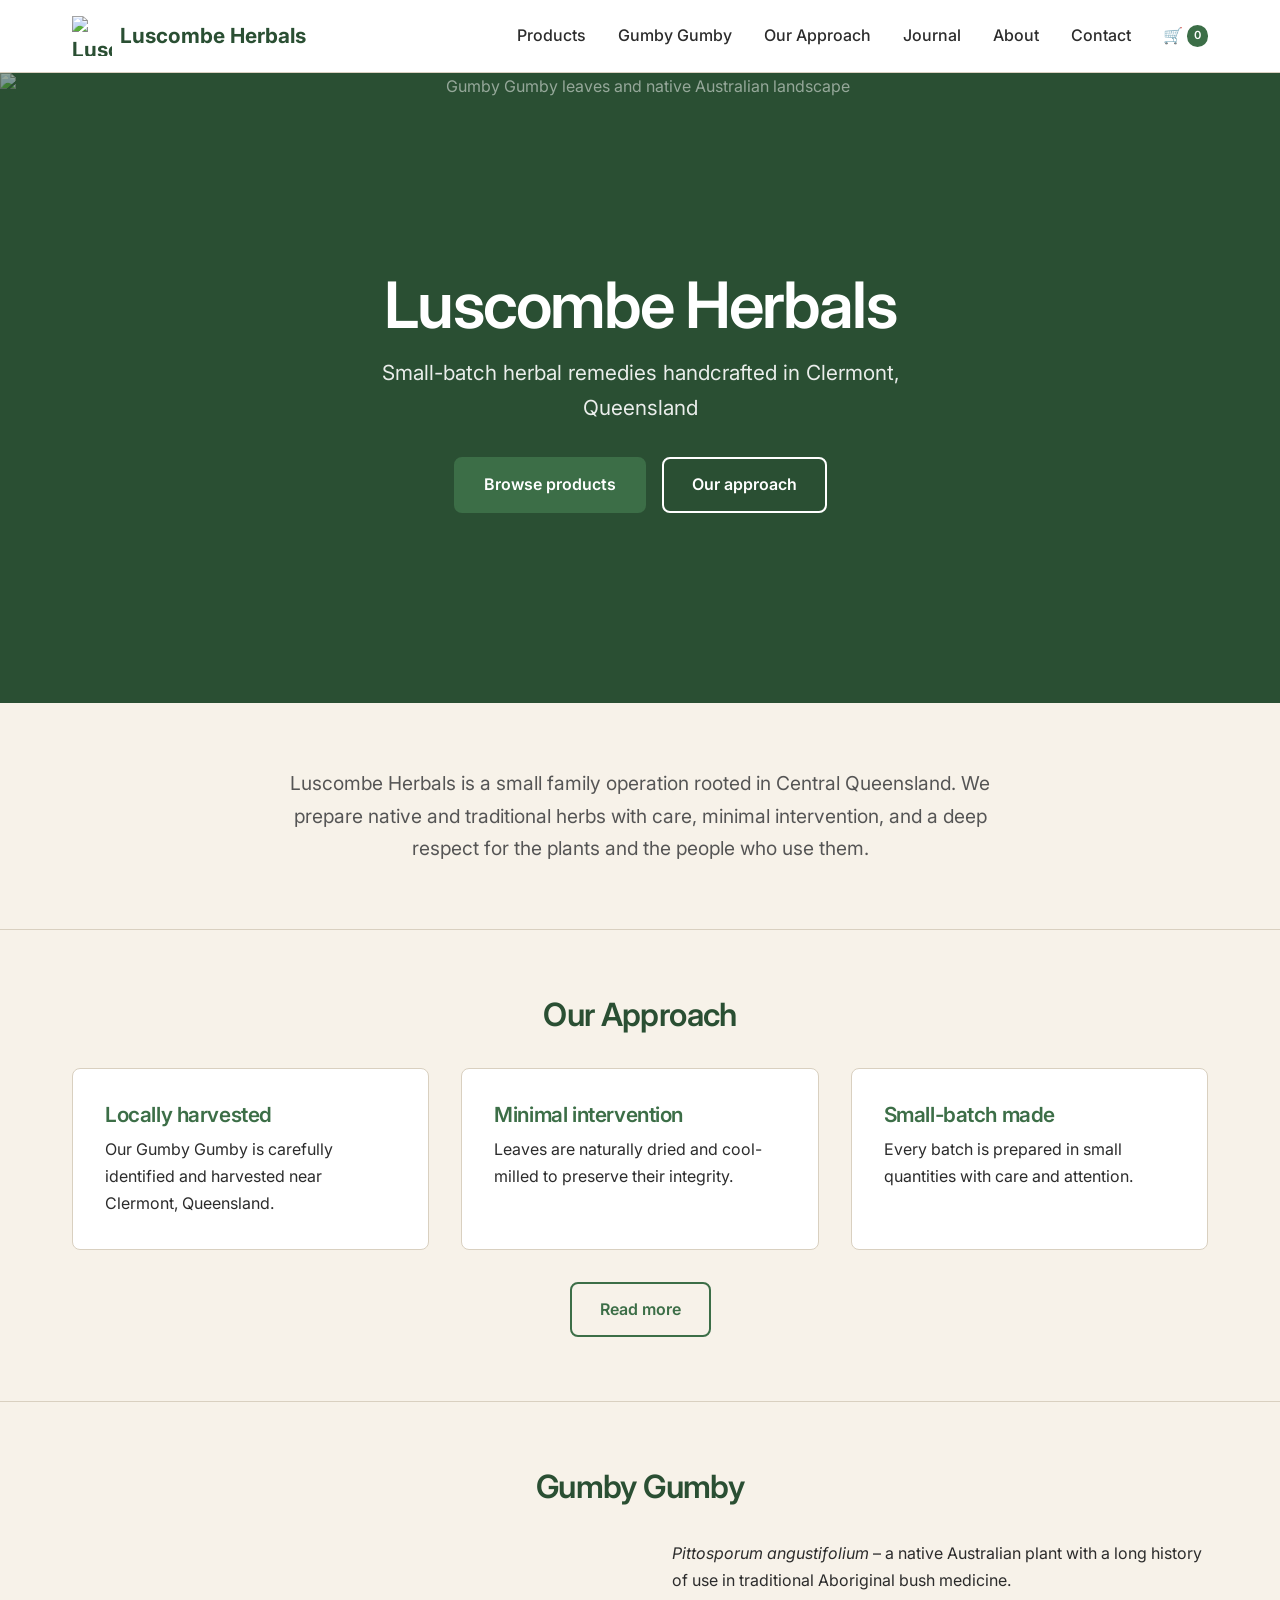
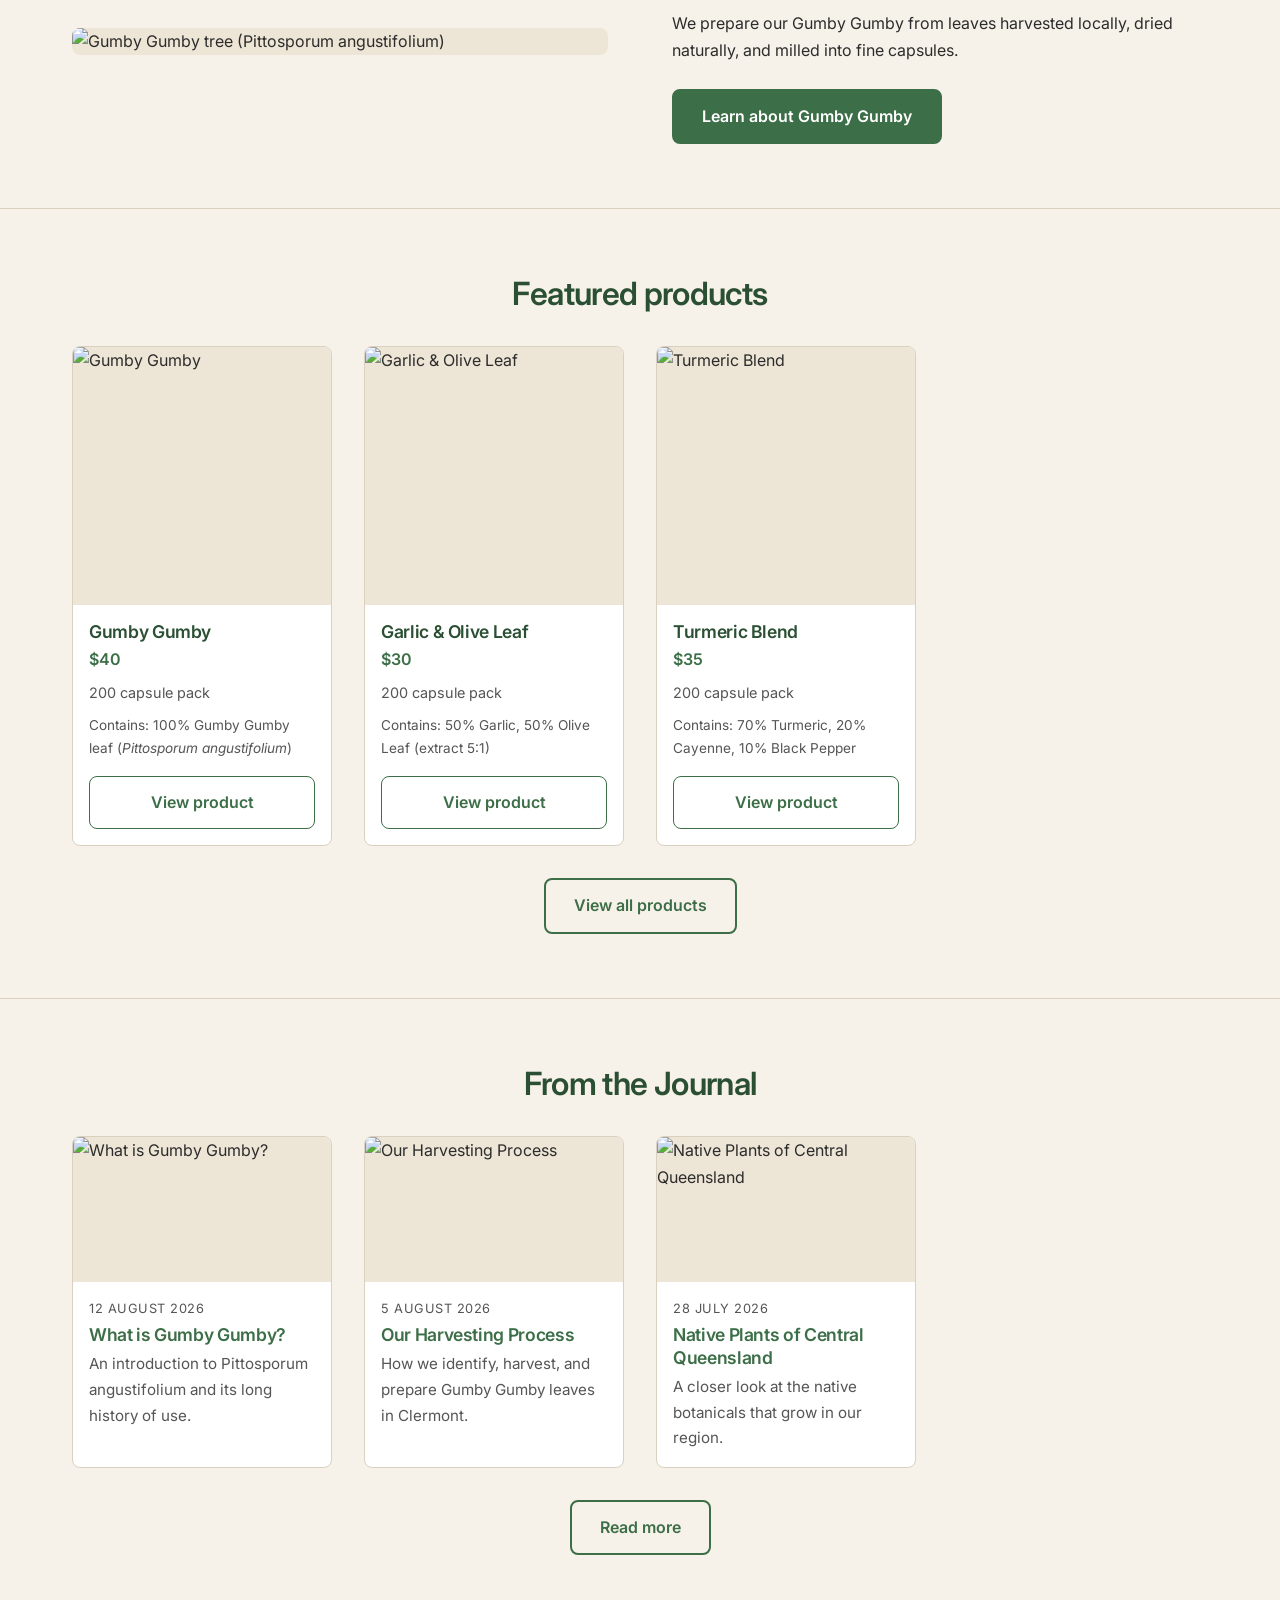
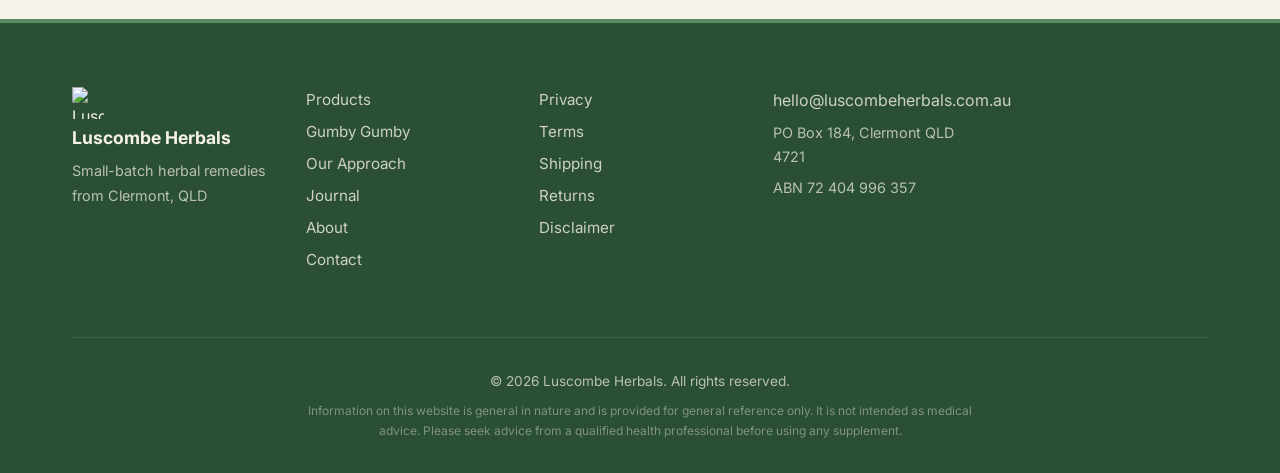
==== index.html @ 85ded95a "Initial Luscombe Herbals website" ====
<!DOCTYPE html>
<html lang="en">
<head>
    <meta charset="UTF-8" />
    <meta name="viewport" content="width=device-width, initial-scale=1.0" />
    <title>Luscombe Herbals | Native Australian Herbal Remedies</title>
    <meta name="description" content="Luscombe Herbals offers small-batch herbal remedies including Gumby Gumby capsules, teas, balms, and soaps, handcrafted in Clermont, Queensland." />
    <link rel="preconnect" href="https://fonts.googleapis.com" />
    <link rel="preconnect" href="https://fonts.gstatic.com" crossorigin />
    <link href="https://fonts.googleapis.com/css2?family=Inter:opsz,wght@14..32,400;14..32,500;14..32,600;14..32,700&display=swap" rel="stylesheet" />
    <link rel="stylesheet" href="style.css" />
    <link rel="icon" type="image/svg+xml" href="assets/images/logo.png" />
</head>
<body>
    <a class="skip-link" href="#main">Skip to content</a>

    <!-- ===== HEADER ===== -->
    <header class="site-header" role="banner">
        <div class="container header-inner">
            <a class="brand" href="index.html">
                <img src="assets/images/logo.png" alt="Luscombe Herbals logo" class="logo" width="40" height="40" />
                <span>Luscombe Herbals</span>
            </a>
            <button class="nav-toggle" id="navToggle" aria-label="Toggle navigation" aria-expanded="false">
                <span></span><span></span><span></span>
            </button>
            <nav class="nav" id="primaryNav" aria-label="Primary navigation">
                <a href="products.html">Products</a>
                <a href="gumby.html">Gumby Gumby</a>
                <a href="approach.html">Our Approach</a>
                <a href="journal.html">Journal</a>
                <a href="about.html">About</a>
                <a href="contact.html">Contact</a>
                <a href="cart.html" class="nav-cart" aria-label="Cart">
                    <span class="cart-icon">🛒</span>
                    <span class="cart-count" id="cartCount">0</span>
                </a>
            </nav>
        </div>
    </header>

    <!-- ===== MAIN ===== -->
    <main id="main">

        <!-- HERO -->
        <section class="hero">
            <div class="hero-bg">
                <img src="assets/images/hero-bg.jpg" alt="Gumby Gumby leaves and native Australian landscape" loading="lazy" />
            </div>
            <div class="container hero-content">
                <h1>Luscombe Herbals</h1>
                <p class="subheading">Small-batch herbal remedies handcrafted in Clermont, Queensland</p>
                <div class="hero-buttons">
                    <a href="products.html" class="btn btn-primary">Browse products</a>
                    <a href="approach.html" class="btn btn-secondary">Our approach</a>
                </div>
            </div>
        </section>

        <!-- INTRO -->
        <section class="section intro">
            <div class="container">
                <p class="intro-text">
                    Luscombe Herbals is a small family operation rooted in Central Queensland.
                    We prepare native and traditional herbs with care, minimal intervention,
                    and a deep respect for the plants and the people who use them.
                </p>
            </div>
        </section>

        <!-- APPROACH SNIPPET -->
        <section class="section approach-snippet">
            <div class="container">
                <h2 class="section-title">Our Approach</h2>
                <div class="approach-grid">
                    <div class="approach-item">
                        <h3>Locally harvested</h3>
                        <p>Our Gumby Gumby is carefully identified and harvested near Clermont, Queensland.</p>
                    </div>
                    <div class="approach-item">
                        <h3>Minimal intervention</h3>
                        <p>Leaves are naturally dried and cool-milled to preserve their integrity.</p>
                    </div>
                    <div class="approach-item">
                        <h3>Small-batch made</h3>
                        <p>Every batch is prepared in small quantities with care and attention.</p>
                    </div>
                </div>
                <div class="approach-cta">
                    <a href="approach.html" class="btn btn-secondary">Read more</a>
                </div>
            </div>
        </section>

        <!-- GUMBY GUMBY FEATURE -->
        <section class="section gumby-feature">
            <div class="container">
                <h2 class="section-title">Gumby Gumby</h2>
                <div class="gumby-feature-grid">
                    <div class="gumby-feature-image">
                        <img src="assets/images/gumby-tree.jpg" alt="Gumby Gumby tree (Pittosporum angustifolium)" loading="lazy" />
                    </div>
                    <div class="gumby-feature-text">
                        <p><em>Pittosporum angustifolium</em> – a native Australian plant with a long history of use in traditional Aboriginal bush medicine.</p>
                        <p>We prepare our Gumby Gumby from leaves harvested locally, dried naturally, and milled into fine capsules.</p>
                        <a href="gumby.html" class="btn btn-primary">Learn about Gumby Gumby</a>
                    </div>
                </div>
            </div>
        </section>

        <!-- FEATURED PRODUCTS -->
        <section class="section featured-products">
            <div class="container">
                <h2 class="section-title">Featured products</h2>
                <div class="product-grid" id="featuredGrid">
                    <!-- Cards will be rendered by JS -->
                </div>
                <div class="products-cta">
                    <a href="products.html" class="btn btn-secondary">View all products</a>
                </div>
            </div>
        </section>

        <!-- JOURNAL SNIPPET -->
        <section class="section journal-snippet">
            <div class="container">
                <h2 class="section-title">From the Journal</h2>
                <div class="journal-grid" id="journalGrid">
                    <!-- Rendered by JS -->
                </div>
                <div class="journal-cta">
                    <a href="journal.html" class="btn btn-secondary">Read more</a>
                </div>
            </div>
        </section>

    </main>

    <!-- ===== FOOTER ===== -->
    <footer class="site-footer">
        <div class="container footer-inner">
            <div class="footer-brand">
                <img src="assets/images/logo.png" alt="Luscombe Herbals" class="footer-logo" width="32" height="32" />
                <span>Luscombe Herbals</span>
                <p class="footer-tagline">Small-batch herbal remedies from Clermont, QLD</p>
            </div>
            <div class="footer-nav">
                <a href="products.html">Products</a>
                <a href="gumby.html">Gumby Gumby</a>
                <a href="approach.html">Our Approach</a>
                <a href="journal.html">Journal</a>
                <a href="about.html">About</a>
                <a href="contact.html">Contact</a>
            </div>
            <div class="footer-legal">
                <a href="privacy.html">Privacy</a>
                <a href="terms.html">Terms</a>
                <a href="shipping.html">Shipping</a>
                <a href="returns.html">Returns</a>
                <a href="disclaimer.html">Disclaimer</a>
            </div>
            <div class="footer-contact">
                <a href="mailto:hello@luscombeherbals.com.au">hello@luscombeherbals.com.au</a>
                <span>PO Box 184, Clermont QLD 4721</span>
                <span>ABN 72 404 996 357</span>
            </div>
            <div class="footer-bottom">
                <p>&copy; 2026 Luscombe Herbals. All rights reserved.</p>
                <p class="disclaimer-small">Information on this website is general in nature and is provided for general reference only. It is not intended as medical advice. Please seek advice from a qualified health professional before using any supplement.</p>
            </div>
        </div>
    </footer>

    <script src="script.js"></script>
</body>
</html>
---- style.css ----
/* ============================================================
   Luscombe Herbals — Main Stylesheet
   Warm cream / deep olive palette
   Font: Inter (Google Fonts)
   ============================================================ */

/* ----- Reset & Base ----- */
*,
*::before,
*::after {
    box-sizing: border-box;
    margin: 0;
    padding: 0;
}

:root {
    --color-cream: #f7f2e9;
    --color-cream-dark: #ede5d6;
    --color-olive: #3c6e47;
    --color-olive-light: #5a8a64;
    --color-olive-dark: #2a4f33;
    --color-text: #2c2c2c;
    --color-text-light: #555;
    --color-white: #ffffff;
    --color-border: #d9d0c0;

    --font-family: 'Inter', -apple-system, BlinkMacSystemFont, 'Segoe UI', Roboto, sans-serif;
    --max-width: 1200px;
    --spacing-xs: 0.25rem;
    --spacing-sm: 0.5rem;
    --spacing-md: 1rem;
    --spacing-lg: 2rem;
    --spacing-xl: 4rem;
    --spacing-xxl: 6rem;

    --radius: 8px;
    --transition: 0.2s ease;
}

html {
    scroll-behavior: smooth;
}

body {
    font-family: var(--font-family);
    font-weight: 400;
    line-height: 1.7;
    color: var(--color-text);
    background: var(--color-cream);
}

img {
    max-width: 100%;
    height: auto;
    display: block;
}

a {
    color: var(--color-olive);
    text-decoration: none;
    transition: color var(--transition);
}
a:hover,
a:focus {
    color: var(--color-olive-dark);
    text-decoration: underline;
}

h1,
h2,
h3,
h4,
h5,
h6 {
    font-weight: 600;
    line-height: 1.3;
    letter-spacing: -0.02em;
}

h1 {
    font-size: 2.8rem;
}
h2 {
    font-size: 2rem;
}
h3 {
    font-size: 1.3rem;
}

/* ----- Skip link ----- */
.skip-link {
    position: absolute;
    left: 16px;
    top: 16px;
    z-index: 100;
    padding: 10px 16px;
    background: var(--color-olive);
    color: #fff;
    border-radius: var(--radius);
    transform: translateY(-200%);
    transition: transform 0.2s ease;
}
.skip-link:focus {
    transform: translateY(0);
}

/* ----- Container ----- */
.container {
    max-width: var(--max-width);
    margin: 0 auto;
    padding: 0 var(--spacing-lg);
}

/* ----- Buttons ----- */
.btn {
    display: inline-block;
    padding: 12px 28px;
    border-radius: var(--radius);
    font-weight: 600;
    font-size: 1rem;
    border: 2px solid transparent;
    cursor: pointer;
    transition: background var(--transition), color var(--transition), border-color var(--transition);
    text-decoration: none !important;
}

.btn-primary {
    background: var(--color-olive);
    color: #fff;
    border-color: var(--color-olive);
}
.btn-primary:hover,
.btn-primary:focus {
    background: var(--color-olive-dark);
    border-color: var(--color-olive-dark);
    color: #fff;
}

.btn-secondary {
    background: transparent;
    color: var(--color-olive);
    border-color: var(--color-olive);
}
.btn-secondary:hover,
.btn-secondary:focus {
    background: var(--color-olive);
    color: #fff;
}

/* ----- Header ----- */
.site-header {
    background: var(--color-white);
    border-bottom: 1px solid var(--color-border);
    padding: var(--spacing-md) 0;
    position: sticky;
    top: 0;
    z-index: 50;
}

.header-inner {
    display: flex;
    align-items: center;
    justify-content: space-between;
    flex-wrap: wrap;
    gap: var(--spacing-md);
}

.brand {
    display: flex;
    align-items: center;
    gap: var(--spacing-sm);
    font-weight: 700;
    font-size: 1.3rem;
    color: var(--color-olive-dark);
    text-decoration: none !important;
}
.brand .logo {
    width: 40px;
    height: 40px;
}

.nav {
    display: flex;
    align-items: center;
    gap: var(--spacing-lg);
}
.nav a {
    font-weight: 500;
    color: var(--color-text);
    text-decoration: none !important;
}
.nav a:hover,
.nav a:focus {
    color: var(--color-olive);
}

.nav-cart {
    display: flex;
    align-items: center;
    gap: 4px;
    position: relative;
}
.cart-count {
    display: inline-block;
    background: var(--color-olive);
    color: #fff;
    font-size: 0.7rem;
    font-weight: 600;
    padding: 1px 7px;
    border-radius: 20px;
    min-width: 20px;
    text-align: center;
}

/* Mobile nav toggle */
.nav-toggle {
    display: none;
    flex-direction: column;
    gap: 5px;
    background: none;
    border: none;
    cursor: pointer;
    padding: 4px;
}
.nav-toggle span {
    display: block;
    width: 24px;
    height: 2px;
    background: var(--color-text);
    transition: 0.2s ease;
}

/* ----- Hero ----- */
.hero {
    position: relative;
    min-height: 70vh;
    display: flex;
    align-items: center;
    justify-content: center;
    text-align: center;
    color: #fff;
    background: var(--color-olive-dark);
}

.hero-bg {
    position: absolute;
    inset: 0;
    overflow: hidden;
}
.hero-bg img {
    width: 100%;
    height: 100%;
    object-fit: cover;
    opacity: 0.5;
}

.hero-content {
    position: relative;
    z-index: 2;
    padding: var(--spacing-xl) 0;
}
.hero-content h1 {
    font-size: 4rem;
    margin-bottom: var(--spacing-sm);
    letter-spacing: -0.03em;
}
.hero-content .subheading {
    font-size: 1.3rem;
    font-weight: 400;
    max-width: 600px;
    margin: 0 auto var(--spacing-lg);
    opacity: 0.9;
}
.hero-buttons {
    display: flex;
    gap: var(--spacing-md);
    justify-content: center;
    flex-wrap: wrap;
}
.hero-buttons .btn-secondary {
    border-color: #fff;
    color: #fff;
}
.hero-buttons .btn-secondary:hover {
    background: #fff;
    color: var(--color-olive-dark);
}

/* ----- Sections ----- */
.section {
    padding: var(--spacing-xl) 0;
    border-bottom: 1px solid var(--color-border);
}
.section:last-of-type {
    border-bottom: none;
}

.section-title {
    text-align: center;
    margin-bottom: var(--spacing-lg);
    color: var(--color-olive-dark);
}

/* Intro */
.intro-text {
    font-size: 1.2rem;
    max-width: 720px;
    margin: 0 auto;
    text-align: center;
    color: var(--color-text-light);
}

/* Approach snippet */
.approach-grid {
    display: grid;
    grid-template-columns: repeat(auto-fit, minmax(220px, 1fr));
    gap: var(--spacing-lg);
    margin-bottom: var(--spacing-lg);
}
.approach-item {
    background: var(--color-white);
    padding: var(--spacing-lg);
    border-radius: var(--radius);
    border: 1px solid var(--color-border);
}
.approach-item h3 {
    color: var(--color-olive);
    margin-bottom: var(--spacing-sm);
}
.approach-cta {
    text-align: center;
}

/* Gumby feature */
.gumby-feature-grid {
    display: grid;
    grid-template-columns: 1fr 1fr;
    gap: var(--spacing-xl);
    align-items: center;
}
.gumby-feature-image img {
    border-radius: var(--radius);
    background: var(--color-cream-dark);
}
.gumby-feature-text p {
    margin-bottom: var(--spacing-md);
}
.gumby-feature-text .btn {
    margin-top: var(--spacing-sm);
}

/* Product grid */
.product-grid {
    display: grid;
    grid-template-columns: repeat(auto-fill, minmax(240px, 1fr));
    gap: var(--spacing-lg);
    margin-bottom: var(--spacing-lg);
}

.product-card {
    background: var(--color-white);
    border-radius: var(--radius);
    border: 1px solid var(--color-border);
    overflow: hidden;
    transition: box-shadow var(--transition);
}
.product-card:hover {
    box-shadow: 0 6px 20px rgba(0, 0, 0, 0.06);
}

.product-card-image {
    background: var(--color-cream-dark);
    aspect-ratio: 1 / 1;
    display: flex;
    align-items: center;
    justify-content: center;
    overflow: hidden;
}
.product-card-image img {
    width: 100%;
    height: 100%;
    object-fit: cover;
}

.product-card-body {
    padding: var(--spacing-md);
}
.product-card-body h3 {
    font-size: 1.1rem;
    margin-bottom: 2px;
    color: var(--color-olive-dark);
}
.product-card-body .price {
    font-weight: 600;
    color: var(--color-olive);
    margin-bottom: var(--spacing-sm);
}
.product-card-body .pack {
    font-size: 0.9rem;
    color: var(--color-text-light);
}
.product-card-body .ingredients {
    font-size: 0.85rem;
    color: var(--color-text-light);
    margin: var(--spacing-sm) 0;
}
.product-card-body .latin {
    font-style: italic;
}
.product-card-body .btn {
    margin-top: var(--spacing-sm);
    width: 100%;
    text-align: center;
}

.product-card .btn-outline {
    background: transparent;
    color: var(--color-olive);
    border: 1px solid var(--color-olive);
}
.product-card .btn-outline:hover {
    background: var(--color-olive);
    color: #fff;
}

.product-card .btn-enquiry {
    background: var(--color-cream-dark);
    color: var(--color-text);
    border: 1px solid var(--color-border);
}
.product-card .btn-enquiry:hover {
    background: var(--color-border);
}

/* Journal grid */
.journal-grid {
    display: grid;
    grid-template-columns: repeat(auto-fill, minmax(260px, 1fr));
    gap: var(--spacing-lg);
    margin-bottom: var(--spacing-lg);
}

.journal-card {
    background: var(--color-white);
    border-radius: var(--radius);
    border: 1px solid var(--color-border);
    overflow: hidden;
}
.journal-card-image {
    background: var(--color-cream-dark);
    aspect-ratio: 16 / 9;
    overflow: hidden;
}
.journal-card-image img {
    width: 100%;
    height: 100%;
    object-fit: cover;
}
.journal-card-body {
    padding: var(--spacing-md);
}
.journal-card-body .date {
    font-size: 0.8rem;
    color: var(--color-text-light);
    text-transform: uppercase;
    letter-spacing: 0.04em;
}
.journal-card-body h3 {
    font-size: 1.1rem;
    margin: var(--spacing-xs) 0;
}
.journal-card-body .excerpt {
    font-size: 0.95rem;
    color: var(--color-text-light);
}

.products-cta,
.journal-cta {
    text-align: center;
}

/* ----- Footer ----- */
.site-footer {
    background: var(--color-olive-dark);
    color: var(--color-cream);
    padding: var(--spacing-xl) 0 var(--spacing-lg);
    border-top: 4px solid var(--color-olive-light);
}
.site-footer a {
    color: var(--color-cream);
    opacity: 0.8;
    text-decoration: none !important;
}
.site-footer a:hover,
.site-footer a:focus {
    opacity: 1;
    text-decoration: underline !important;
}

.footer-inner {
    display: grid;
    grid-template-columns: repeat(auto-fit, minmax(200px, 1fr));
    gap: var(--spacing-lg);
}
.footer-brand {
    display: flex;
    flex-direction: column;
    align-items: flex-start;
    gap: 4px;
}
.footer-brand .footer-logo {
    width: 32px;
    height: 32px;
}
.footer-brand span {
    font-weight: 700;
    font-size: 1.1rem;
}
.footer-tagline {
    font-size: 0.9rem;
    opacity: 0.7;
    margin-top: 2px;
}

.footer-nav,
.footer-legal,
.footer-contact {
    display: flex;
    flex-direction: column;
    gap: 6px;
}
.footer-nav a,
.footer-legal a {
    font-size: 0.95rem;
}
.footer-contact span {
    font-size: 0.9rem;
    opacity: 0.7;
}

.footer-bottom {
    grid-column: 1 / -1;
    border-top: 1px solid rgba(255, 255, 255, 0.15);
    padding-top: var(--spacing-lg);
    margin-top: var(--spacing-lg);
    text-align: center;
    font-size: 0.85rem;
    opacity: 0.7;
}
.footer-bottom .disclaimer-small {
    max-width: 700px;
    margin: var(--spacing-sm) auto 0;
    font-size: 0.75rem;
    opacity: 0.6;
}

/* ============================================================
   Responsive
   ============================================================ */

@media (max-width: 900px) {
    .gumby-feature-grid {
        grid-template-columns: 1fr;
        gap: var(--spacing-lg);
    }
    .gumby-feature-image {
        order: -1;
    }
}

@media (max-width: 768px) {
    :root {
        --spacing-xl: 3rem;
        --spacing-xxl: 4rem;
    }

    h1 {
        font-size: 2.2rem;
    }
    h2 {
        font-size: 1.6rem;
    }
    .hero-content h1 {
        font-size: 2.8rem;
    }

    .nav-toggle {
        display: flex;
    }

    .nav {
        display: none;
        flex-direction: column;
        align-items: stretch;
        gap: var(--spacing-sm);
        width: 100%;
        padding: var(--spacing-md) 0;
        border-top: 1px solid var(--color-border);
        margin-top: var(--spacing-md);
    }
    .nav.is-open {
        display: flex;
    }
    .nav a {
        padding: 8px 0;
    }

    .footer-inner {
        grid-template-columns: 1fr;
        gap: var(--spacing-lg);
    }
}

@media (max-width: 480px) {
    .hero {
        min-height: 50vh;
    }
    .hero-content h1 {
        font-size: 2.2rem;
    }
    .hero-content .subheading {
        font-size: 1rem;
    }
    .product-grid {
        grid-template-columns: 1fr 1fr;
        gap: var(--spacing-md);
    }
    .journal-grid {
        grid-template-columns: 1fr;
    }
    .btn {
        padding: 10px 20px;
        font-size: 0.9rem;
    }
}
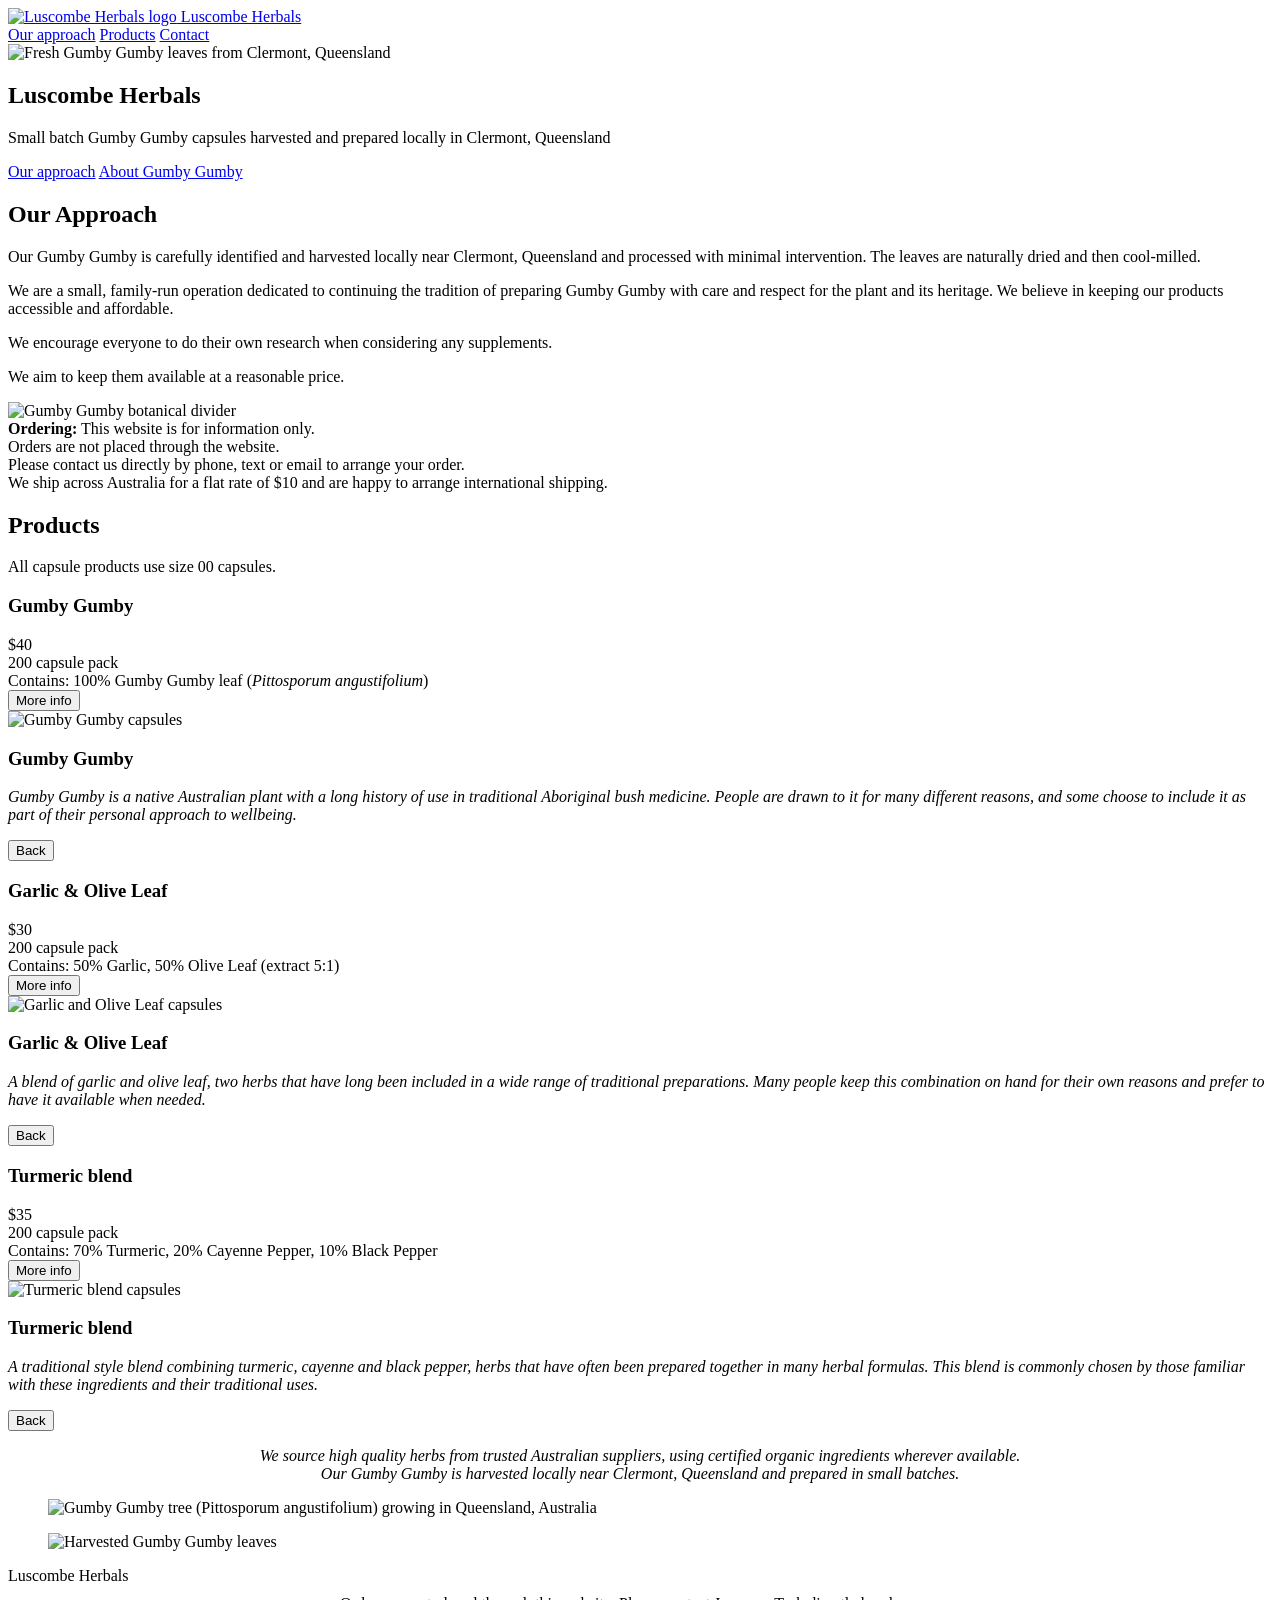
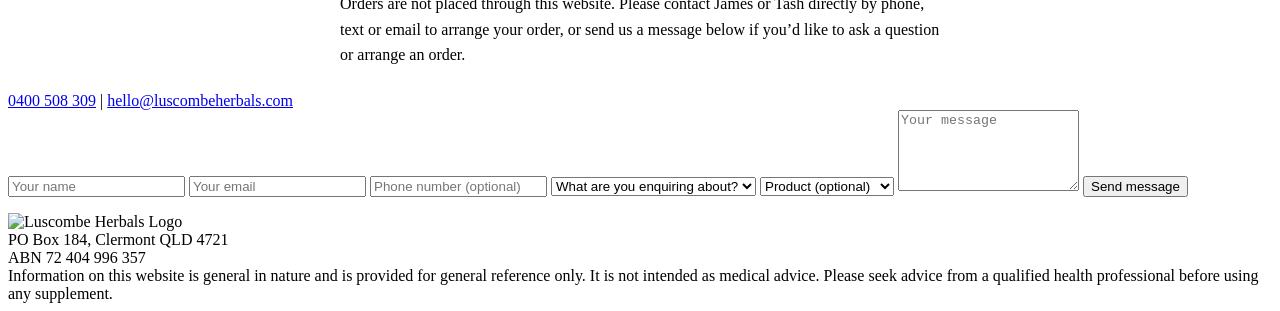
==== commit 9573aca4: "Rebrand to Luscombe Herbals and update contact email" ====
--- a/index.html
+++ b/index.html
@@ -1,177 +1,521 @@
 <!DOCTYPE html>
 <html lang="en">
+
 <head>
-    <meta charset="UTF-8" />
-    <meta name="viewport" content="width=device-width, initial-scale=1.0" />
-    <title>Luscombe Herbals | Native Australian Herbal Remedies</title>
-    <meta name="description" content="Luscombe Herbals offers small-batch herbal remedies including Gumby Gumby capsules, teas, balms, and soaps, handcrafted in Clermont, Queensland." />
-    <link rel="preconnect" href="https://fonts.googleapis.com" />
-    <link rel="preconnect" href="https://fonts.gstatic.com" crossorigin />
-    <link href="https://fonts.googleapis.com/css2?family=Inter:opsz,wght@14..32,400;14..32,500;14..32,600;14..32,700&display=swap" rel="stylesheet" />
-    <link rel="stylesheet" href="style.css" />
-    <link rel="icon" type="image/svg+xml" href="assets/images/logo.png" />
+<meta charset="UTF-8" />
+<!-- Google tag (gtag.js) -->
+<script async src="https://www.googletagmanager.com/gtag/js?id=G-RG7TG7MCJ2"></script>
+<script>
+  window.dataLayer = window.dataLayer || [];
+  function gtag(){dataLayer.push(arguments);}
+  gtag('js', new Date());
+
+  gtag('config', 'G-RG7TG7MCJ2');
+</script>
+<!-- umami tag -->
+<script defer src="https://cloud.umami.is/script.js" data-website-id="03a95c8d-c876-46a6-98cc-812f60736de4"></script>
+<meta name="viewport" content="width=device-width, initial-scale=1.0" />
+<title>Luscombe Herbals – Gumby Gumby Capsules Australia</title>
+<meta name="description"
+  content="Gumby Gumby capsules made from 100% Gumby Gumby leaf (Pittosporum angustifolium), a native Australian bushfood, prepared in Clermont Queensland by Luscombe Herbals." />
+<meta name="author" content="Luscombe Herbals" />
+<meta name="google-site-verification" content="NRbT7FtsJwof7ALLgpfnWnp4af-YBBJ0Q4hUIQhBTkg" />
+<meta property="og:title" content="Luscombe Herbals | Gumby Gumby Capsules Australia" />
+<meta property="og:description"
+  content="Small-batch Gumby Gumby capsules and herbal blends from Clermont, Queensland." />
+<meta property="og:type" content="website" />
+<meta property="og:site_name" content="Luscombe Herbals" />
+<meta name="robots" content="index, follow" />
+<meta property="og:url" content="https://luscombeherbals.com" />
+<meta property="og:image" content="https://stevesgumbygumby.com/images/gumby-leaves-hero.webp" />
+<link rel="canonical" href="https://luscombeherbals.com" />
+<link rel="icon" type="image/png" href="images/logo.webp" />
+<link rel="preconnect" href="https://fonts.googleapis.com" />
+<link rel="preconnect" href="https://fonts.gstatic.com" crossorigin />
+<link href="https://fonts.googleapis.com/css2?family=Montserrat:ital,wght@0,400;0,500;0,600;0,700;1,400&amp;display=swap"
+  rel="stylesheet" />
+<style>
+  .skip-link,
+  .sr-only {
+    position: absolute;
+  }
+
+  .skip-link {
+    left: 16px;
+    top: 16px;
+    z-index: 100;
+    padding: 10px 14px;
+    border-radius: 10px;
+    background: #3c6e47;
+    color: #fff;
+    transform: translateY(-200%);
+    transition: transform 0.2s ease;
+  }
+
+  .skip-link:focus {
+    transform: translateY(0);
+  }
+
+  .sr-only {
+    width: 1px;
+    height: 1px;
+    padding: 0;
+    margin: -1px;
+    overflow: hidden;
+    clip: rect(0, 0, 0, 0);
+    white-space: nowrap;
+    border: 0;
+  }
+</style>
+<link rel="stylesheet" href="main.css" />
+
+<script type="application/ld+json">
+{
+  "@context": "https://schema.org",
+  "@type": "ItemList",
+  "itemListElement": [
+    {
+      "@type": "ListItem",
+      "position": 1,
+      "item": {
+        "@type": "Product",
+        "availability": "https://schema.org/InStock",
+        "name": "Gumby Gumby capsules",
+        "image": "https://stevesgumbygumby.com/images/premium-gumby-gumby.webp",
+        "description": "200 capsule pack containing 100% Gumby Gumby leaf (Pittosporum angustifolium).",
+        "brand": {
+          "@type": "Brand",
+          "name": "Luscombe Herbals"
+        },
+        "offers": {
+          "@type": "Offer",
+          "priceCurrency": "AUD",
+          "price": "40.00",
+          "availability": "https://schema.org/InStock"
+        }
+      }
+    },
+    {
+      "@type": "ListItem",
+      "position": 2,
+      "item": {
+        "@type": "Product",
+        "availability": "https://schema.org/InStock",
+        "name": "Garlic & Olive Leaf blend capsules",
+        "image": "https://stevesgumbygumby.com/images/immune-boost.webp",
+        "description": "200 capsule pack containing 50% Garlic, 50% Olive Leaf.",
+        "brand": {
+          "@type": "Brand",
+          "name": "Luscombe Herbals"
+        },
+        "offers": {
+          "@type": "Offer",
+          "priceCurrency": "AUD",
+          "price": "30.00",
+          "availability": "https://schema.org/InStock"
+        }
+      }
+    },
+    {
+      "@type": "ListItem",
+      "position": 3,
+      "item": {
+        "@type": "Product",
+        "availability": "https://schema.org/InStock",
+        "name": "Turmeric blend capsules",
+        "image": "https://stevesgumbygumby.com/images/arthritis-mix.webp",
+        "description": "200 capsule pack containing 70% Turmeric, 20% Cayenne Pepper, 10% Black Pepper.",
+        "brand": {
+          "@type": "Brand",
+          "name": "Luscombe Herbals"
+        },
+        "offers": {
+          "@type": "Offer",
+          "priceCurrency": "AUD",
+          "price": "35.00",
+          "availability": "https://schema.org/InStock"
+        }
+      }
+    }
+  ]
+}
+</script>
 </head>
-<body>
-    <a class="skip-link" href="#main">Skip to content</a>
-
-    <!-- ===== HEADER ===== -->
-    <header class="site-header" role="banner">
-        <div class="container header-inner">
-            <a class="brand" href="index.html">
-                <img src="assets/images/logo.png" alt="Luscombe Herbals logo" class="logo" width="40" height="40" />
-                <span>Luscombe Herbals</span>
-            </a>
-            <button class="nav-toggle" id="navToggle" aria-label="Toggle navigation" aria-expanded="false">
-                <span></span><span></span><span></span>
-            </button>
-            <nav class="nav" id="primaryNav" aria-label="Primary navigation">
-                <a href="products.html">Products</a>
-                <a href="gumby.html">Gumby Gumby</a>
-                <a href="approach.html">Our Approach</a>
-                <a href="journal.html">Journal</a>
-                <a href="about.html">About</a>
-                <a href="contact.html">Contact</a>
-                <a href="cart.html" class="nav-cart" aria-label="Cart">
-                    <span class="cart-icon">🛒</span>
-                    <span class="cart-count" id="cartCount">0</span>
-                </a>
-            </nav>
-        </div>
-    </header>
-
-    <!-- ===== MAIN ===== -->
-    <main id="main">
-
-        <!-- HERO -->
-        <section class="hero">
-            <div class="hero-bg">
-                <img src="assets/images/hero-bg.jpg" alt="Gumby Gumby leaves and native Australian landscape" loading="lazy" />
-            </div>
-            <div class="container hero-content">
-                <h1>Luscombe Herbals</h1>
-                <p class="subheading">Small-batch herbal remedies handcrafted in Clermont, Queensland</p>
-                <div class="hero-buttons">
-                    <a href="products.html" class="btn btn-primary">Browse products</a>
-                    <a href="approach.html" class="btn btn-secondary">Our approach</a>
+
+<body id="top">
+  <a class="skip-link" href="#main-content">Skip to content</a>
+  <header class="topbar">
+    <div class="container topbar-inner">
+      <a class="brand" href="#top">
+        <img src="images/logo.webp" alt="Luscombe Herbals logo" class="logo">
+        Luscombe Herbals
+      </a>
+      <nav class="nav" aria-label="Primary">
+        <a href="#approach">Our approach</a>
+        <a href="#products">Products</a>
+        <a href="#contact">Contact</a>
+      </nav>
+    </div>
+  </header>
+
+  <main id="main-content">
+    <section class="hero-section">
+      <div class="hero-bg">
+        <img src="images/gumby-leaves-hero.webp" alt="Fresh Gumby Gumby leaves from Clermont, Queensland" />
+      </div>
+      <div class="hero-content">
+        <h1>Luscombe Herbals</h1>
+        <p class="subheading">Small batch Gumby Gumby capsules harvested and prepared locally in Clermont, Queensland</p>
+        <div class="hero-buttons">
+          <a href="#approach" class="btn btn-secondary">Our approach</a>
+          <a href="/gumby/" class="btn btn-primary">About Gumby Gumby</a>
+        </div>
+      </div>
+    </section>
+
+    <section class="section" id="approach">
+      <div class="container">
+        <h2 class="section-title">Our Approach</h2>
+        <div class="approach">
+          <p>Our Gumby Gumby is carefully identified and harvested locally near Clermont, Queensland and processed with minimal
+            intervention. The leaves are naturally dried and then cool-milled.</p>
+          <p>We are a small, family‑run operation dedicated to continuing the tradition of preparing Gumby Gumby with care and respect for the plant and its heritage. We believe in keeping our products accessible and affordable.</p>
+          <p>We encourage everyone to do their own research when considering any supplements.</p>
+          <p>We aim to keep them available at a reasonable price.</p>
+        </div>
+
+        <div class="gumby-divider">
+          <img src="images/leaf-divider.webp" alt="Gumby Gumby botanical divider" loading="lazy">
+        </div>
+      </div>
+    </section>
+
+    <section class="section hero-info">
+      <div class="container">
+        <div class="ordering-note">
+          <strong>Ordering:</strong> This website is for information only.<br>Orders are not placed through the website.<br>Please contact us directly by phone, text or email to arrange your order.
+          <br>We ship across Australia for a flat rate of $10 and are happy to arrange international shipping.
+        </div>
+      </div>
+    </section>
+
+    <section class="section" id="products">
+      <div class="container products">
+        <h2 class="section-title">Products</h2>
+        <p class="product-meta">
+          All capsule products use size 00 capsules.
+        </p>
+        <!-- PRODUCT 1: Gumby Gumby -->
+        <div class="flip-card" data-flip-card>
+          <div class="flip-card-inner">
+            <div class="flip-card-face flip-card-front">
+              <div class="product-copy">
+                <div class="product-top">
+                  <h3>Gumby Gumby</h3>
+                  <div class="price">$40</div>
                 </div>
-            </div>
-        </section>
-
-        <!-- INTRO -->
-        <section class="section intro">
-            <div class="container">
-                <p class="intro-text">
-                    Luscombe Herbals is a small family operation rooted in Central Queensland.
-                    We prepare native and traditional herbs with care, minimal intervention,
-                    and a deep respect for the plants and the people who use them.
-                </p>
-            </div>
-        </section>
-
-        <!-- APPROACH SNIPPET -->
-        <section class="section approach-snippet">
-            <div class="container">
-                <h2 class="section-title">Our Approach</h2>
-                <div class="approach-grid">
-                    <div class="approach-item">
-                        <h3>Locally harvested</h3>
-                        <p>Our Gumby Gumby is carefully identified and harvested near Clermont, Queensland.</p>
-                    </div>
-                    <div class="approach-item">
-                        <h3>Minimal intervention</h3>
-                        <p>Leaves are naturally dried and cool-milled to preserve their integrity.</p>
-                    </div>
-                    <div class="approach-item">
-                        <h3>Small-batch made</h3>
-                        <p>Every batch is prepared in small quantities with care and attention.</p>
-                    </div>
+                <div class="pack">200 capsule pack</div>
+                <div class="ingredients">Contains: 100% Gumby Gumby leaf <span class="latin">(<em>Pittosporum angustifolium</em>)</span></div>
+                <button class="flip-toggle" type="button" data-flip-toggle data-umami-event="Gumby Gumby More Info" aria-label="Show more info about Gumby Gumby">More info</button>
+              </div>
+              <div class="product-image">
+                <img src="images/premium-gumby-gumby.webp" alt="Gumby Gumby capsules" loading="lazy" />
+              </div>
+            </div>
+            <div class="flip-card-face flip-card-back">
+              <div class="product-copy back-copy">
+                <h3>Gumby Gumby</h3>
+                <p><em>Gumby Gumby is a native Australian plant with a long history of use in traditional Aboriginal bush medicine. People are drawn to it for many different reasons, and some choose to include it as part of their personal approach to wellbeing.</em></p>
+                <button class="flip-toggle" type="button" data-flip-toggle data-umami-event="Gumby Gumby Back" aria-label="Back to product info">Back</button>
+              </div>
+            </div>
+          </div>
+        </div>
+
+        <!-- PRODUCT 2: Garlic & Olive Leaf -->
+        <div class="flip-card" data-flip-card>
+          <div class="flip-card-inner">
+            <div class="flip-card-face flip-card-front">
+              <div class="product-copy">
+                <div class="product-top">
+                  <h3>Garlic & Olive Leaf</h3>
+                  <div class="price">$30</div>
                 </div>
-                <div class="approach-cta">
-                    <a href="approach.html" class="btn btn-secondary">Read more</a>
+                <div class="pack">200 capsule pack</div>
+                <div class="ingredients">Contains: 50% Garlic, 50% Olive Leaf (extract 5:1)</div>
+                <button class="flip-toggle" type="button" data-flip-toggle data-umami-event="Garlic Olive Leaf More Info" aria-label="Show more info about Garlic & Olive Leaf">More info</button>
+              </div>
+              <div class="product-image">
+                <img src="images/immune-boost.webp" alt="Garlic and Olive Leaf capsules" loading="lazy" />
+              </div>
+            </div>
+            <div class="flip-card-face flip-card-back">
+              <div class="product-copy back-copy">
+                <h3>Garlic & Olive Leaf</h3>
+                <p><em>A blend of garlic and olive leaf, two herbs that have long been included in a wide range of traditional preparations. Many people keep this combination on hand for their own reasons and prefer to have it available when needed.</em></p>
+                <button class="flip-toggle" type="button" data-flip-toggle data-umami-event="Garlic Olive Leaf Back" aria-label="Back to product info">Back</button>
+              </div>
+            </div>
+          </div>
+        </div>
+
+        <!-- PRODUCT 3: Turmeric blend -->
+        <div class="flip-card" data-flip-card>
+          <div class="flip-card-inner">
+            <div class="flip-card-face flip-card-front">
+              <div class="product-copy">
+                <div class="product-top">
+                  <h3>Turmeric blend</h3>
+                  <div class="price">$35</div>
                 </div>
-            </div>
-        </section>
-
-        <!-- GUMBY GUMBY FEATURE -->
-        <section class="section gumby-feature">
-            <div class="container">
-                <h2 class="section-title">Gumby Gumby</h2>
-                <div class="gumby-feature-grid">
-                    <div class="gumby-feature-image">
-                        <img src="assets/images/gumby-tree.jpg" alt="Gumby Gumby tree (Pittosporum angustifolium)" loading="lazy" />
-                    </div>
-                    <div class="gumby-feature-text">
-                        <p><em>Pittosporum angustifolium</em> – a native Australian plant with a long history of use in traditional Aboriginal bush medicine.</p>
-                        <p>We prepare our Gumby Gumby from leaves harvested locally, dried naturally, and milled into fine capsules.</p>
-                        <a href="gumby.html" class="btn btn-primary">Learn about Gumby Gumby</a>
-                    </div>
-                </div>
-            </div>
-        </section>
-
-        <!-- FEATURED PRODUCTS -->
-        <section class="section featured-products">
-            <div class="container">
-                <h2 class="section-title">Featured products</h2>
-                <div class="product-grid" id="featuredGrid">
-                    <!-- Cards will be rendered by JS -->
-                </div>
-                <div class="products-cta">
-                    <a href="products.html" class="btn btn-secondary">View all products</a>
-                </div>
-            </div>
-        </section>
-
-        <!-- JOURNAL SNIPPET -->
-        <section class="section journal-snippet">
-            <div class="container">
-                <h2 class="section-title">From the Journal</h2>
-                <div class="journal-grid" id="journalGrid">
-                    <!-- Rendered by JS -->
-                </div>
-                <div class="journal-cta">
-                    <a href="journal.html" class="btn btn-secondary">Read more</a>
-                </div>
-            </div>
-        </section>
-
-    </main>
-
-    <!-- ===== FOOTER ===== -->
-    <footer class="site-footer">
-        <div class="container footer-inner">
-            <div class="footer-brand">
-                <img src="assets/images/logo.png" alt="Luscombe Herbals" class="footer-logo" width="32" height="32" />
-                <span>Luscombe Herbals</span>
-                <p class="footer-tagline">Small-batch herbal remedies from Clermont, QLD</p>
-            </div>
-            <div class="footer-nav">
-                <a href="products.html">Products</a>
-                <a href="gumby.html">Gumby Gumby</a>
-                <a href="approach.html">Our Approach</a>
-                <a href="journal.html">Journal</a>
-                <a href="about.html">About</a>
-                <a href="contact.html">Contact</a>
-            </div>
-            <div class="footer-legal">
-                <a href="privacy.html">Privacy</a>
-                <a href="terms.html">Terms</a>
-                <a href="shipping.html">Shipping</a>
-                <a href="returns.html">Returns</a>
-                <a href="disclaimer.html">Disclaimer</a>
-            </div>
-            <div class="footer-contact">
-                <a href="mailto:hello@luscombeherbals.com.au">hello@luscombeherbals.com.au</a>
-                <span>PO Box 184, Clermont QLD 4721</span>
-                <span>ABN 72 404 996 357</span>
-            </div>
-            <div class="footer-bottom">
-                <p>&copy; 2026 Luscombe Herbals. All rights reserved.</p>
-                <p class="disclaimer-small">Information on this website is general in nature and is provided for general reference only. It is not intended as medical advice. Please seek advice from a qualified health professional before using any supplement.</p>
-            </div>
-        </div>
-    </footer>
-
-    <script src="script.js"></script>
+                <div class="pack">200 capsule pack</div>
+                <div class="ingredients">Contains: 70% Turmeric, 20% Cayenne Pepper, 10% Black Pepper</div>
+                <button class="flip-toggle" type="button" data-flip-toggle data-umami-event="Turmeric Blend More Info" aria-label="Show more info about Turmeric blend">More info</button>
+              </div>
+              <div class="product-image">
+                <img src="images/arthritis-mix.webp" alt="Turmeric blend capsules" loading="lazy" />
+              </div>
+            </div>
+            <div class="flip-card-face flip-card-back">
+              <div class="product-copy back-copy">
+                <h3>Turmeric blend</h3>
+                <p><em>A traditional style blend combining turmeric, cayenne and black pepper, herbs that have often been prepared together in many herbal formulas. This blend is commonly chosen by those familiar with these ingredients and their traditional uses.</em></p>
+                <button class="flip-toggle" type="button" data-flip-toggle data-umami-event="Turmeric Blend Back" aria-label="Back to product info">Back</button>
+              </div>
+            </div>
+          </div>
+        </div>
+
+        <p class="organic" style="text-align:center;"><em>We source high quality herbs from trusted Australian suppliers, using certified organic ingredients wherever available.
+        <br>Our Gumby Gumby is harvested locally near Clermont, Queensland and prepared in small batches.</em></p>
+      </div>
+    </section>
+
+    <section class="section" id="gallery">
+      <div class="container">
+        <div class="gallery-grid">
+          <figure class="gallery-card">
+            <div class="gallery-media">
+              <img src="images/gumby-tree.webp"
+                alt="Gumby Gumby tree (Pittosporum angustifolium) growing in Queensland, Australia" loading="lazy" />
+            </div>
+          </figure>
+          <figure class="gallery-card">
+            <div class="gallery-media">
+              <img src="images/gumby-leaves.webp" alt="Harvested Gumby Gumby leaves" loading="lazy" />
+            </div>
+          </figure>
+        </div>
+      </div>
+    </section>
+
+<section class="contact" id="contact">
+  <div class="container">
+    <div class="contact-brand">Luscombe Herbals</div>
+
+    <div class="contact-meta" style="max-width: 600px; margin: 6px auto 24px; padding: 0 20px; line-height: 1.6;">
+  Orders are not placed through this website. Please contact James or Tash directly by phone, text or email to arrange your order, or send us a message below if you’d like to ask a question or arrange an order.
+</div>
+
+    <div class="contact-links">
+      <a href="tel:0400508309" data-umami-event="Phone Click">0400 508 309</a>
+      <span>|</span>
+      <a href="mailto:hello@luscombeherbals.com" data-umami-event="Email Click">hello@luscombeherbals.com</a>
+      </div>
+
+<form
+  class="contact-form"
+  action="https://formspree.io/f/mojpvykn"
+  method="POST"
+  onsubmit="handleContactSubmit(event)"
+>
+  <input type="hidden" name="source" value="homepage">
+  <input type="hidden" name="_subject" value="New website enquiry - Luscombe Herbals">
+  <input type="hidden" name="_replyto">
+
+  <label class="sr-only" for="contact-name">Your name</label>
+  <input
+    id="contact-name"
+    type="text"
+    name="name"
+    placeholder="Your name"
+    autocomplete="name"
+    required
+    data-umami-event="Contact Form Started"
+  >
+
+  <label class="sr-only" for="contact-email">Your email</label>
+  <input
+    id="contact-email"
+    type="email"
+    name="email"
+    placeholder="Your email"
+    autocomplete="email"
+    required
+    data-umami-event="Contact Email Field Used"
+  >
+
+  <label class="sr-only" for="contact-phone">Phone number (optional)</label>
+  <input
+    id="contact-phone"
+    type="text"
+    name="phone"
+    placeholder="Phone number (optional)"
+    autocomplete="tel"
+  >
+
+  <label class="sr-only" for="enquiry_type">What are you enquiring about?</label>
+  <select
+    name="enquiry_type"
+    id="enquiry_type"
+    required
+    data-umami-event="Enquiry Type Selected"
+  >
+    <option value="">What are you enquiring about?</option>
+    <option value="Placing an order">Placing an order</option>
+    <option value="Product question">Product question</option>
+    <option value="General enquiry">General enquiry</option>
+  </select>
+
+  <label class="sr-only" for="product">Product (optional)</label>
+  <select
+    name="product"
+    id="product"
+    data-umami-event="Product Selected"
+  >
+    <option value="">Product (optional)</option>
+    <option value="Gumby Gumby">Gumby Gumby</option>
+    <option value="Garlic & Olive Leaf">Garlic & Olive Leaf</option>
+    <option value="Turmeric blend">Turmeric blend</option>
+    <option value="Not sure yet">Not sure yet</option>
+  </select>
+
+  <label class="sr-only" for="contact-message">Your message</label>
+  <textarea
+    id="contact-message"
+    name="message"
+    rows="5"
+    placeholder="Your message"
+    required
+  ></textarea>
+
+  <button
+    type="submit"
+    class="contact-form-button"
+    data-umami-event="Contact Form Submit"
+  >
+    Send message
+  </button>
+  <p class="form-status" data-form-status role="status" aria-live="polite"></p>
+</form>
+
+    <div class="contact-info-wrapper">
+      <img src="images/logo.webp" alt="Luscombe Herbals Logo" class="contact-logo" loading="lazy">
+
+      <div class="contact-details">
+        <div class="contact-meta">
+          PO Box 184, Clermont QLD 4721<br>
+          ABN 72 404 996 357
+        </div>
+      </div>
+    </div>
+
+    <div class="disclaimer">
+      <p style="margin:0;">Information on this website is general in nature and is provided for general reference only. It is not intended as medical advice. Please seek advice from a qualified health professional before using any supplement.
+      </p>
+    </div>
+  </div>
+</section>
+  </main>
+
+<script>
+  document.addEventListener('DOMContentLoaded', function () {
+    const cards = document.querySelectorAll('[data-flip-card]');
+
+    cards.forEach((card) => {
+      const buttons = card.querySelectorAll('[data-flip-toggle]');
+
+      function setFlippedState(isFlipped) {
+        card.classList.toggle('is-flipped', isFlipped);
+        buttons.forEach((button) => {
+          button.setAttribute('aria-expanded', String(isFlipped));
+        });
+      }
+
+      card.style.cursor = 'pointer';
+
+      card.addEventListener('click', function (e) {
+        if (e.target.tagName === 'BUTTON') return;
+        setFlippedState(!card.classList.contains('is-flipped'));
+      });
+
+      buttons.forEach((button) => {
+        button.setAttribute('aria-expanded', 'false');
+        button.addEventListener('click', function (e) {
+          e.stopPropagation();
+          setFlippedState(!card.classList.contains('is-flipped'));
+        });
+      });
+    });
+  });
+
+  document.addEventListener('keydown', function (e) {
+    if (e.key === 'Escape') {
+      document.querySelectorAll('[data-flip-card].is-flipped').forEach((card) => {
+        card.classList.remove('is-flipped');
+        card.querySelectorAll('[data-flip-toggle]').forEach((button) => {
+          button.setAttribute('aria-expanded', 'false');
+        });
+      });
+    }
+  });
+</script>
+<script>
+  async function handleContactSubmit(event) {
+    event.preventDefault();
+
+    const form = event.target;
+    const submitButton = form.querySelector('.contact-form-button');
+    const status = form.querySelector('[data-form-status]');
+    const originalButtonText = submitButton.textContent;
+
+    submitButton.disabled = true;
+    submitButton.setAttribute('aria-busy', 'true');
+    submitButton.textContent = 'Sending...';
+    status.textContent = '';
+
+    try {
+      const formData = new FormData(form);
+      // Set reply-to as the user's email
+      formData.set('_replyto', formData.get('email'));
+
+      const response = await fetch(form.action, {
+        method: 'POST',
+        body: formData,
+        headers: {
+          'Accept': 'application/json'
+        }
+      });
+
+      if (response.ok) {
+        status.textContent = 'Message sent. Redirecting...';
+        window.location.href = '/thanks.html';
+      } else {
+        status.textContent = 'Something went wrong. Please try again, or contact us by phone or email.';
+        alert('Something went wrong. Please try again, or contact us by phone or email.');
+        submitButton.disabled = false;
+        submitButton.removeAttribute('aria-busy');
+        submitButton.textContent = originalButtonText;
+      }
+    } catch (error) {
+      status.textContent = 'Something went wrong. Please try again, or contact us by phone or email.';
+      alert('Something went wrong. Please try again, or contact us by phone or email.');
+      submitButton.disabled = false;
+      submitButton.removeAttribute('aria-busy');
+      submitButton.textContent = originalButtonText;
+    }
+  }
+</script>
 </body>
+
 </html>
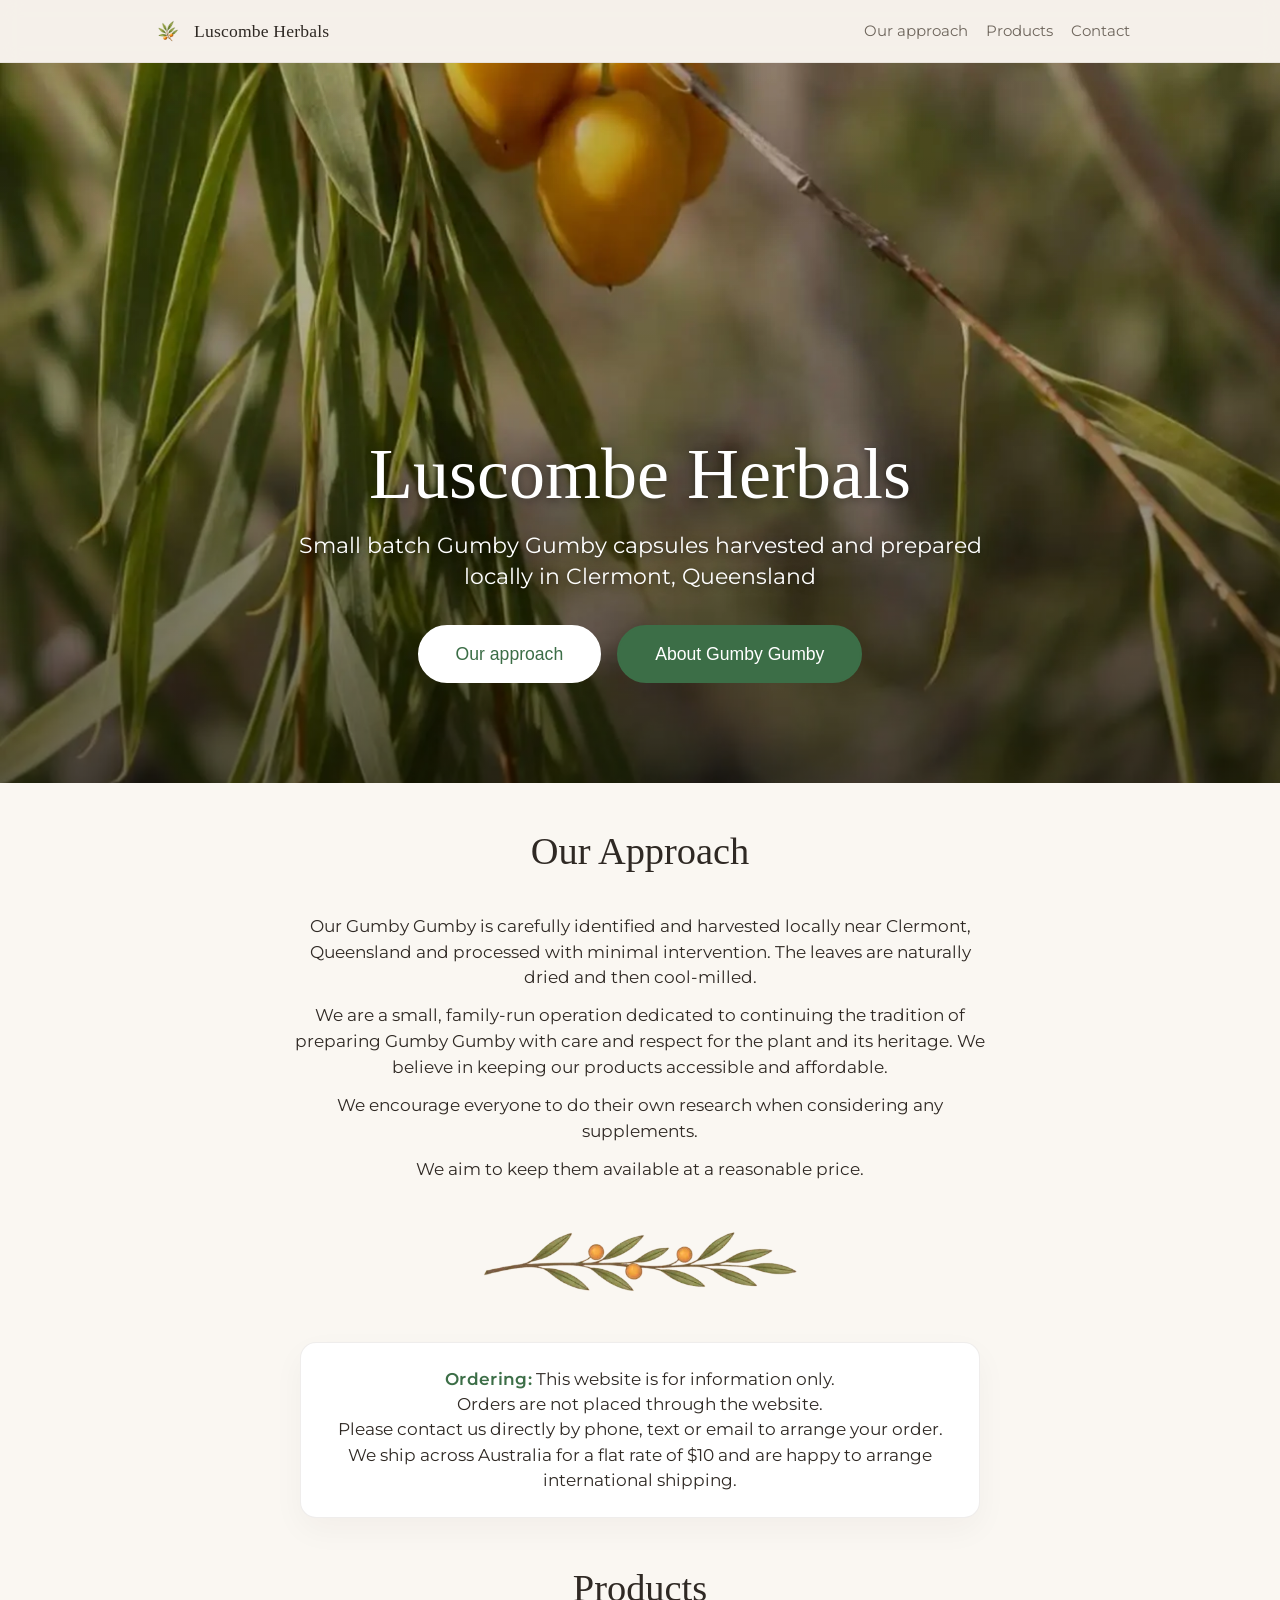
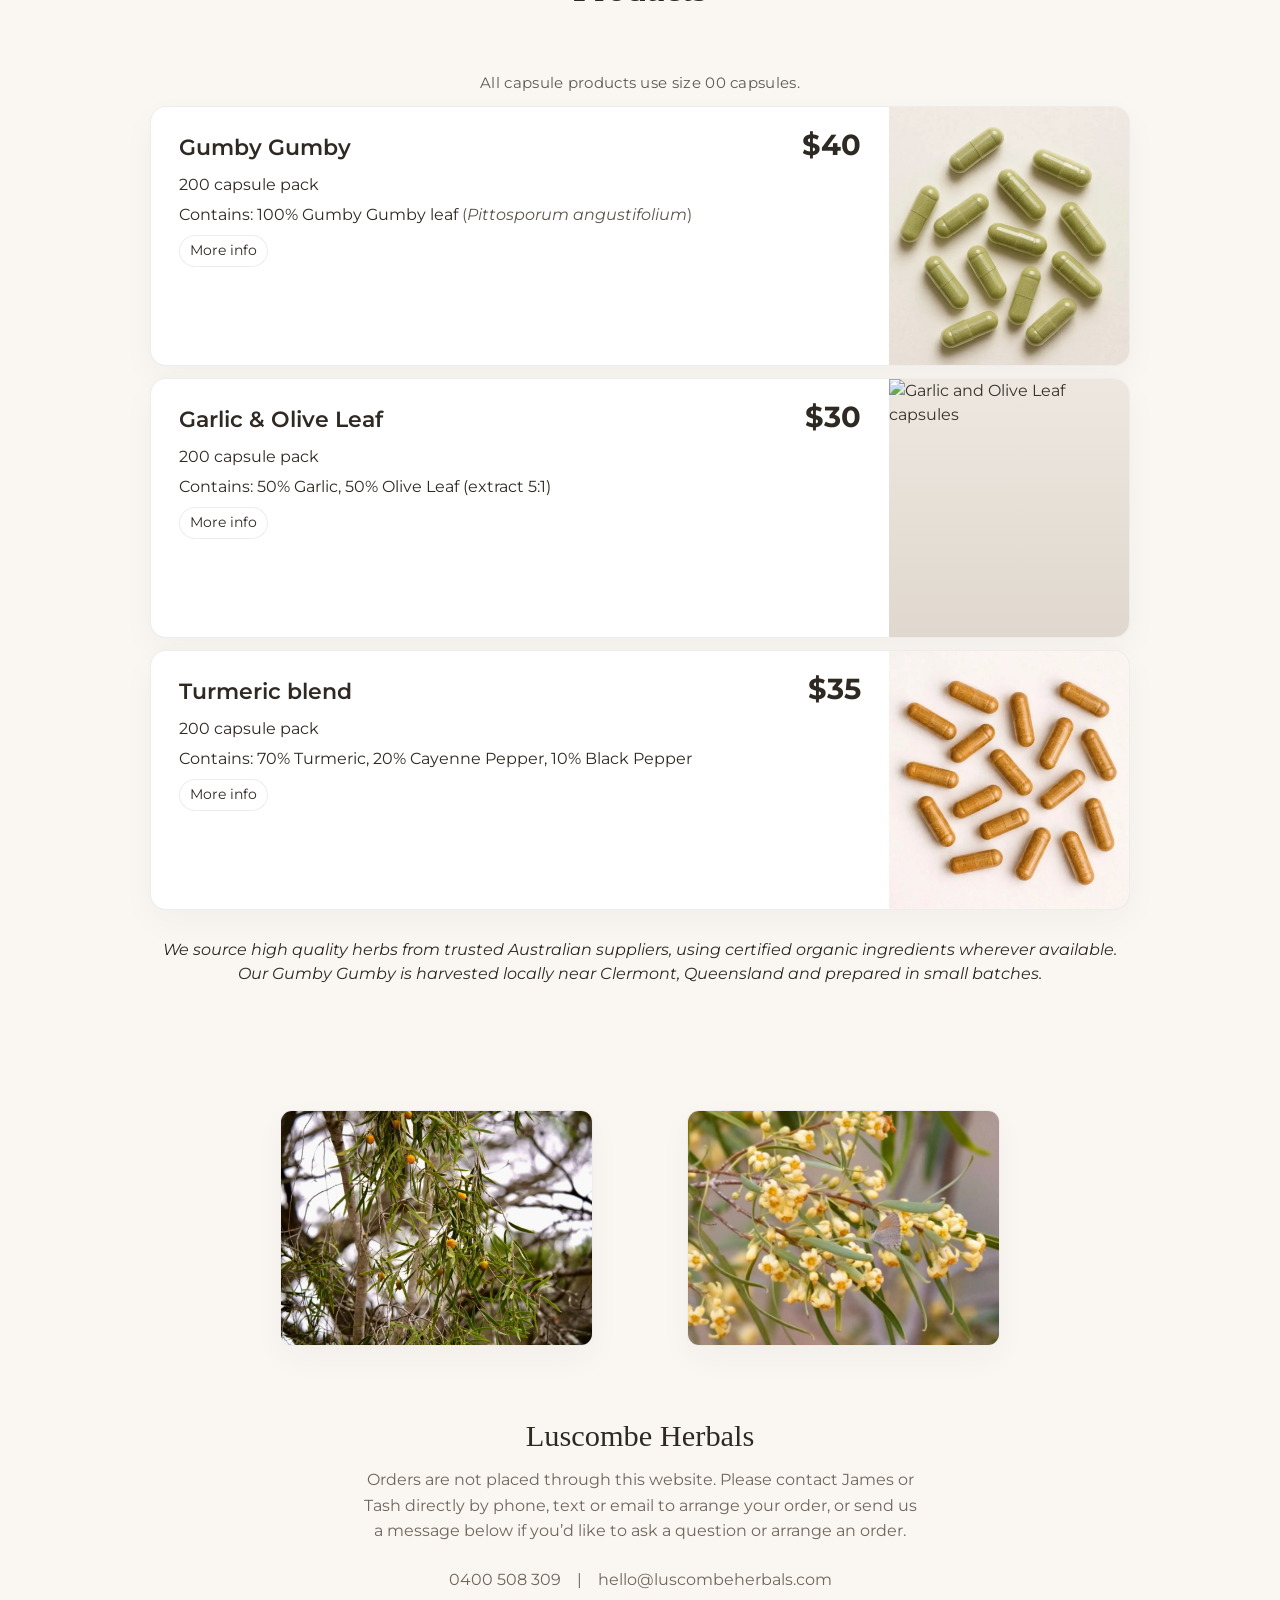
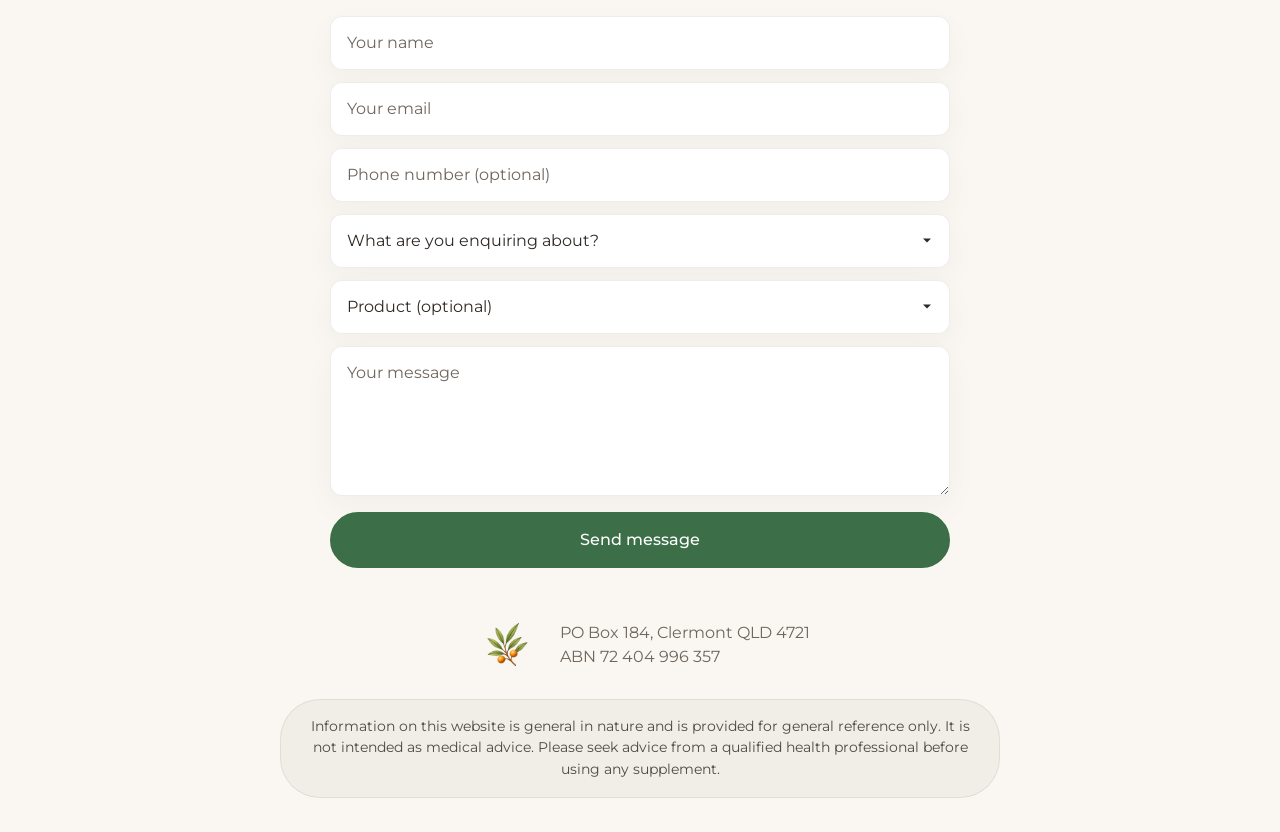
==== commit 936f5feb: "fixed logo" ====
--- a/index.html
+++ b/index.html
@@ -29,7 +29,7 @@
 <meta property="og:url" content="https://luscombeherbals.com" />
 <meta property="og:image" content="https://stevesgumbygumby.com/images/gumby-leaves-hero.webp" />
 <link rel="canonical" href="https://luscombeherbals.com" />
-<link rel="icon" type="image/png" href="images/logo.webp" />
+<link rel="icon" type="image/png" href="images/Logo.webp" />
 <link rel="preconnect" href="https://fonts.googleapis.com" />
 <link rel="preconnect" href="https://fonts.gstatic.com" crossorigin />
 <link href="https://fonts.googleapis.com/css2?family=Montserrat:ital,wght@0,400;0,500;0,600;0,700;1,400&amp;display=swap"
@@ -147,7 +147,7 @@
   <header class="topbar">
     <div class="container topbar-inner">
       <a class="brand" href="#top">
-        <img src="images/logo.webp" alt="Luscombe Herbals logo" class="logo">
+        <img src="images/Logo.webp" alt="Luscombe Herbals logo" class="logo">
         Luscombe Herbals
       </a>
       <nav class="nav" aria-label="Primary">
@@ -410,7 +410,7 @@
 </form>
 
     <div class="contact-info-wrapper">
-      <img src="images/logo.webp" alt="Luscombe Herbals Logo" class="contact-logo" loading="lazy">
+      <img src="images/Logo.webp" alt="Luscombe Herbals Logo" class="contact-logo" loading="lazy">
 
       <div class="contact-details">
         <div class="contact-meta">
--- a/main.css
+++ b/main.css
@@ -0,0 +1,775 @@
+:root {
+  --bg: #faf7f2;
+  --panel: #ffffff;
+  --panel-strong: #ffffff;
+  --text: #2f2924;
+  --muted: #6f665d;
+  --line: rgba(120, 108, 97, 0.12);
+  --shadow: 0 12px 32px rgba(48, 37, 29, 0.04);
+  --radius: 16px;
+  --max: 980px;
+}
+
+* {
+  box-sizing: border-box;
+}
+
+html {
+  scroll-behavior: smooth;
+}
+
+body {
+  margin: 0;
+  font-family: 'Montserrat', sans-serif;
+  color: var(--text);
+  background: var(--bg);
+  line-height: 1.5;
+}
+
+.skip-link,
+.sr-only {
+  position: absolute;
+}
+
+.skip-link {
+  left: 16px;
+  top: 16px;
+  z-index: 100;
+  padding: 10px 14px;
+  border-radius: 10px;
+  background: #3c6e47;
+  color: #fff;
+  transform: translateY(-200%);
+  transition: transform 0.2s ease;
+}
+
+.skip-link:focus {
+  transform: translateY(0);
+}
+
+.sr-only {
+  width: 1px;
+  height: 1px;
+  padding: 0;
+  margin: -1px;
+  overflow: hidden;
+  clip: rect(0, 0, 0, 0);
+  white-space: nowrap;
+  border: 0;
+}
+
+img {
+  max-width: 100%;
+  display: block;
+}
+
+a {
+  color: inherit;
+  text-decoration: none;
+}
+
+.container {
+  width: min(calc(100% - 32px), var(--max));
+  margin: 0 auto;
+}
+
+.topbar {
+  position: sticky;
+  top: 0;
+  z-index: 20;
+  backdrop-filter: blur(10px);
+  background: rgba(244, 239, 233, 0.88);
+  border-bottom: 1px solid rgba(120, 108, 97, 0.1);
+}
+
+.topbar-inner {
+  display: flex;
+  justify-content: space-between;
+  align-items: center;
+  gap: 18px;
+  padding: 14px 0;
+}
+
+.brand {
+  display: flex;
+  align-items: center;
+  gap: 10px;
+  font-family: Georgia, "Times New Roman", serif;
+  font-size: 1.1rem;
+  letter-spacing: 0.01em;
+}
+
+.logo {
+  width: 34px;
+  height: 34px;
+  object-fit: contain;
+}
+
+.nav {
+  display: flex;
+  flex-wrap: wrap;
+  gap: 18px;
+  font-size: 0.95rem;
+  color: var(--muted);
+}
+
+.nav a:hover {
+  color: var(--text);
+}
+
+.hero-section {
+  position: relative;
+  width: 100%;
+  min-height: 80vh;
+  display: flex;
+  align-items: flex-end;
+  justify-content: center;
+  padding: 60px 20px 80px;
+  overflow: hidden;
+}
+
+.hero-bg {
+  position: absolute;
+  inset: 0;
+  z-index: 1;
+}
+
+.hero-bg img {
+  width: 100%;
+  height: 100%;
+  object-fit: cover;
+  object-position: center;
+}
+
+.hero-bg::after {
+  content: "";
+  position: absolute;
+  inset: 0;
+  background: linear-gradient(to top, rgba(0, 0, 0, 0.5) 0%, rgba(0, 0, 0, 0.1) 60%, rgba(0, 0, 0, 0) 100%);
+}
+
+.hero-content {
+  position: relative;
+  z-index: 2;
+  text-align: center;
+  color: #fff;
+  max-width: 800px;
+  padding-bottom: 20px;
+}
+
+.hero-content h1 {
+  margin: 0;
+  font-family: Georgia, "Times New Roman", serif;
+  font-size: clamp(2.5rem, 8vw, 4.5rem);
+  font-weight: 500;
+  line-height: 1.1;
+  text-shadow: 0 2px 8px rgba(0, 0, 0, 0.4);
+}
+
+.hero-content .subheading {
+  margin: 16px auto 32px;
+  max-width: 48ch;
+  font-size: clamp(1.1rem, 4vw, 1.4rem);
+  text-shadow: 0 2px 8px rgba(0, 0, 0, 0.4);
+  line-height: 1.4;
+}
+
+.hero-buttons {
+  display: flex;
+  gap: 16px;
+  justify-content: center;
+  flex-wrap: wrap;
+}
+
+.btn {
+  display: inline-flex;
+  align-items: center;
+  justify-content: center;
+  padding: 14px 36px;
+  border-radius: 40px;
+  font-size: 1.1rem;
+  font-weight: 500;
+  text-decoration: none;
+  transition: all 0.25s ease;
+  font-family: -apple-system, BlinkMacSystemFont, "Segoe UI", Roboto, sans-serif;
+}
+
+.btn-primary {
+  background: #3c6e47;
+  color: #fff !important;
+  border: 2px solid #3c6e47;
+}
+
+.btn-primary:hover {
+  background: #2a5033;
+  border-color: #2a5033;
+  transform: translateY(-2px);
+  box-shadow: 0 8px 16px rgba(42, 80, 51, 0.2);
+}
+
+.btn-secondary {
+  background: #fff;
+  color: #3c6e47 !important;
+  border: 2px solid #fff;
+}
+
+.btn-secondary:hover {
+  background: #fdfdfd;
+  transform: translateY(-2px);
+  box-shadow: 0 8px 16px rgba(0, 0, 0, 0.06);
+}
+
+.ordering-note {
+  max-width: 680px;
+  margin: 0 auto;
+  padding: 24px;
+  background: var(--panel);
+  border: 1px solid var(--line);
+  border-radius: var(--radius);
+  font-size: 1.05rem;
+  color: var(--text);
+  text-align: center;
+  box-shadow: var(--shadow);
+}
+
+.ordering-note strong {
+  color: #3c6e47;
+  font-weight: 600;
+  letter-spacing: 0.02em;
+}
+
+.section {
+  padding: 40px 0;
+  scroll-margin-top: 80px;
+}
+
+.section-title {
+  text-align: center;
+  margin: 0 0 24px;
+  font-family: Georgia, "Times New Roman", serif;
+  font-size: clamp(2rem, 3vw, 2.5rem);
+  font-weight: 500;
+}
+
+.products {
+  display: grid;
+  gap: 12px;
+}
+
+.flip-card {
+  width: 100%;
+}
+
+.flip-card-inner {
+  position: relative;
+  width: 100%;
+  min-height: 260px;
+}
+
+.flip-card-face {
+  position: absolute;
+  inset: 0;
+  border: 1px solid var(--line);
+  border-radius: var(--radius);
+  overflow: hidden;
+  background: var(--panel);
+  box-shadow: var(--shadow);
+  opacity: 1;
+  transition: opacity 0.4s ease, transform 0.2s ease, box-shadow 0.2s ease;
+}
+
+.flip-card-front {
+  display: grid;
+  grid-template-columns: 1.25fr 240px;
+}
+
+.flip-card-back {
+  display: grid;
+  grid-template-columns: 1fr;
+  opacity: 0;
+  pointer-events: none;
+}
+
+.flip-card.is-flipped .flip-card-front {
+  opacity: 0;
+  pointer-events: none;
+}
+
+.flip-card.is-flipped .flip-card-back {
+  opacity: 1;
+  pointer-events: auto;
+}
+
+.flip-card:hover .flip-card-face {
+  box-shadow: 0 16px 40px rgba(48, 37, 29, 0.08);
+  transform: translateY(-2px);
+}
+
+.product-copy {
+  padding: 24px 28px;
+}
+
+.back-copy {
+  width: 100%;
+  padding: 24px 28px;
+  display: flex;
+  flex-direction: column;
+  justify-content: center;
+  align-items: flex-start;
+  min-height: 260px;
+}
+
+.back-copy h3 {
+  margin: 0 0 16px;
+  font-size: 1.4rem;
+  font-weight: 600;
+}
+
+.back-copy p {
+  margin: 0 0 10px;
+  font-size: 0.98rem;
+  line-height: 1.45;
+}
+
+.back-copy p:last-of-type {
+  margin-bottom: 14px;
+}
+
+.flip-toggle {
+  margin-top: 8px;
+  display: inline-flex;
+  align-items: center;
+  justify-content: center;
+  padding: 4px 10px;
+  border: 1px solid var(--line);
+  border-radius: 999px;
+  background: #fff;
+  color: var(--text);
+  font: inherit;
+  cursor: pointer;
+  transition: all 0.2s ease;
+  font-size: 0.9rem;
+  width: fit-content;
+}
+
+.flip-toggle:hover {
+  background: #f5f1eb;
+  border-color: #5f574f;
+}
+
+.flip-toggle:focus {
+  outline: 2px solid #3c6e47;
+  outline-offset: 2px;
+}
+
+.product-top {
+  display: flex;
+  justify-content: space-between;
+  gap: 12px;
+  align-items: start;
+  margin-bottom: 8px;
+}
+
+h3 {
+  margin: 0;
+  font-size: 1.4rem;
+  font-weight: 600;
+}
+
+.price {
+  font-size: 1.8rem;
+  font-weight: 700;
+  line-height: 1;
+  white-space: nowrap;
+}
+
+.pack {
+  font-size: 1rem;
+  margin-bottom: 6px;
+}
+
+.ingredients {
+  font-size: 1rem;
+}
+
+.ingredients em,
+.ingredients .latin {
+  color: #5f574f;
+}
+
+.product-image {
+  background: linear-gradient(180deg, rgba(236, 230, 222, 0.95) 0%, rgba(222, 214, 204, 0.95) 100%);
+  position: relative;
+  min-height: 100%;
+}
+
+.product-image img {
+  width: 100%;
+  height: 100%;
+  object-fit: cover;
+  object-position: center center;
+  opacity: 0.95;
+}
+
+.approach {
+  text-align: center;
+  max-width: 700px;
+  margin: 0 auto 4px;
+  padding: 8px 0 0;
+}
+
+.approach p {
+  margin: 0 0 12px;
+  font-size: 1.08rem;
+}
+
+.gumby-divider {
+  text-align: center;
+  margin: 45px 0 1px;
+}
+
+.gumby-divider img {
+  width: 320px;
+  max-width: 48%;
+  opacity: 0.85;
+  display: block;
+  margin: 0 auto;
+}
+
+.hero-info {
+  padding-top: 2px;
+  padding-bottom: 2px;
+}
+
+.gallery-grid {
+  display: grid;
+  grid-template-columns: repeat(2, minmax(0, 1fr));
+  max-width: 800px;
+  margin: 12px auto 0;
+  gap: 14px;
+  align-items: start;
+}
+
+.gallery-card {
+  background: var(--panel-strong);
+  border: 1px solid var(--line);
+  border-radius: 12px;
+  overflow: hidden;
+  box-shadow: var(--shadow);
+}
+
+.gallery-media {
+  aspect-ratio: 4 / 3;
+  background: linear-gradient(135deg, #d8d1c8 0%, #ede7de 100%);
+  overflow: hidden;
+}
+
+.gallery-media img {
+  width: 100%;
+  height: 100%;
+  object-fit: cover;
+}
+
+.contact {
+  text-align: center;
+  padding: 12px 0 34px;
+}
+
+.contact-form {
+  max-width: 620px;
+  margin: 24px auto 0;
+  display: grid;
+  gap: 12px;
+}
+
+.contact-form select,
+.contact-form input,
+.contact-form textarea,
+.contact-form button {
+  width: 100%;
+}
+
+#order-fields {
+  display: grid;
+  gap: 14px;
+}
+
+.contact-form input,
+.contact-form textarea {
+  width: 100%;
+  padding: 14px 16px;
+  border: 1px solid var(--line);
+  border-radius: 12px;
+  background: #fff;
+  color: var(--text);
+  font: inherit;
+  resize: vertical;
+  box-shadow: var(--shadow);
+}
+
+.contact-form select {
+  width: 100%;
+  padding: 14px 16px;
+  border: 1px solid var(--line);
+  border-radius: 12px;
+  background: #fff;
+  color: var(--text);
+  font: inherit;
+  box-shadow: var(--shadow);
+  cursor: pointer;
+
+  appearance: none;
+  -webkit-appearance: none;
+  -moz-appearance: none;
+
+  background-image: url("data:image/svg+xml;utf8,<svg fill='%232f2924' height='20' viewBox='0 0 20 20' width='20' xmlns='http://www.w3.org/2000/svg'><path d='M5 7l5 5 5-5z'/></svg>");
+  background-repeat: no-repeat;
+  background-position: right 14px center;
+  background-size: 16px;
+}
+
+.contact-form select:focus {
+  outline: 2px solid rgba(60, 110, 71, 0.22);
+  outline-offset: 1px;
+  border-color: rgba(60, 110, 71, 0.35);
+}
+
+.contact-form input::placeholder,
+.contact-form textarea::placeholder {
+  color: var(--muted);
+}
+
+.contact-form input:focus,
+.contact-form textarea:focus {
+  outline: 2px solid rgba(60, 110, 71, 0.22);
+  outline-offset: 1px;
+  border-color: rgba(60, 110, 71, 0.35);
+}
+
+.contact-form-button {
+  display: inline-flex;
+  align-items: center;
+  justify-content: center;
+  padding: 14px 22px;
+  border: 2px solid #3c6e47;
+  border-radius: 999px;
+  background: #3c6e47;
+  color: #fff;
+  font: inherit;
+  font-weight: 500;
+  cursor: pointer;
+  transition: all 0.25s ease;
+  width: fit-content;
+  margin: 4px auto 0;
+}
+
+.contact-form-button:hover {
+  background: #2a5033;
+  border-color: #2a5033;
+  transform: translateY(-1px);
+  box-shadow: 0 8px 16px rgba(42, 80, 51, 0.18);
+}
+
+.contact-form-button:focus {
+  outline: 2px solid rgba(60, 110, 71, 0.22);
+  outline-offset: 2px;
+}
+
+.contact-form-button:disabled {
+  cursor: wait;
+  opacity: 0.8;
+  transform: none;
+  box-shadow: none;
+}
+
+@media (max-width: 760px) {
+  .contact-form {
+    margin-top: 20px;
+  }
+
+  .contact-form input,
+  .contact-form textarea {
+    padding: 13px 14px;
+  }
+
+  .contact-form-button {
+    width: 100%;
+  }
+}
+
+.product-meta {
+  text-align: center;
+  margin: 18px 0 0;
+  font-size: 0.95rem;
+  color: #5f5a54;
+  letter-spacing: 0.02em;
+}
+
+.contact-brand {
+  font-family: Georgia, "Times New Roman", serif;
+  font-size: 1.9rem;
+  margin-bottom: 8px;
+}
+
+.form-status {
+  min-height: 1.5em;
+  margin: 4px 0 0;
+  color: var(--muted);
+  font-size: 0.95rem;
+}
+
+.contact-meta,
+.contact-links {
+  color: var(--muted);
+  font-size: 1rem;
+}
+
+.contact-links {
+  margin-top: 10px;
+  display: flex;
+  justify-content: center;
+  gap: 16px;
+  flex-wrap: wrap;
+}
+
+.contact-info-wrapper {
+  display: flex;
+  align-items: center;
+  justify-content: center;
+  gap: 20px;
+  margin-top: 14px;
+  text-align: left;
+}
+
+.contact-logo {
+  width: 70px;
+  height: auto;
+  flex-shrink: 0;
+}
+
+.contact-details {
+  display: flex;
+  flex-direction: column;
+}
+
+.contact-details .contact-links {
+  justify-content: flex-start;
+  margin-top: 0;
+}
+
+.contact-details .contact-meta {
+  margin-top: 0 !important;
+}
+
+.disclaimer {
+  max-width: 720px;
+  margin: 30px auto 0;
+  padding: 16px 20px;
+  background: #f1ede7;
+  border-radius: 40px;
+  font-size: 0.9rem;
+  color: #4f4a44;
+  border: 1px solid rgba(90, 80, 70, 0.1);
+}
+
+@media (max-width: 760px) {
+  .topbar-inner {
+    flex-direction: column;
+    align-items: start;
+  }
+
+  .contact-logo {
+    width: 65px;
+  }
+
+  .product-top {
+    margin-bottom: 2px;
+    align-items: center;
+  }
+
+  .flip-card-inner {
+    min-height: 320px;
+  }
+
+  .flip-card-front {
+    grid-template-columns: 1fr;
+  }
+
+  .product-copy {
+    padding: 12px;
+    display: flex;
+    flex-direction: column;
+    justify-content: center;
+  }
+
+  .product-copy h3 {
+    font-size: 1rem;
+    line-height: 1.2;
+  }
+
+  .pack {
+    font-size: 0.82rem;
+    margin-bottom: 2px;
+    line-height: 1.2;
+  }
+
+  .ingredients {
+    font-size: 0.82rem;
+    line-height: 1.3;
+  }
+
+  .back-copy {
+    padding: 16px;
+  }
+
+  .back-copy h3 {
+    font-size: 1.1rem;
+    margin-bottom: 12px;
+  }
+
+  .back-copy p {
+    font-size: 0.9rem;
+    margin-bottom: 8px;
+  }
+
+  .flip-toggle {
+    font-size: 0.85rem;
+    margin-top: 10px;
+    width: fit-content;
+  }
+
+  .approach {
+    margin-bottom: 0;
+  }
+
+  .gumby-divider {
+    margin: 16px 0;
+  }
+
+  .gumby-divider img {
+    width: 180px;
+    max-width: 55%;
+  }
+
+  .hero-info {
+    padding-top: 0;
+    padding-bottom: 16px;
+  }
+
+  .gallery-grid {
+    grid-template-columns: 1fr;
+  }
+
+  .product-image {
+    height: 180px;
+    order: -1;
+  }
+
+  .gallery-media {
+    aspect-ratio: 3 / 2;
+  }
+
+  .price {
+    font-size: 1.35rem;
+  }
+}
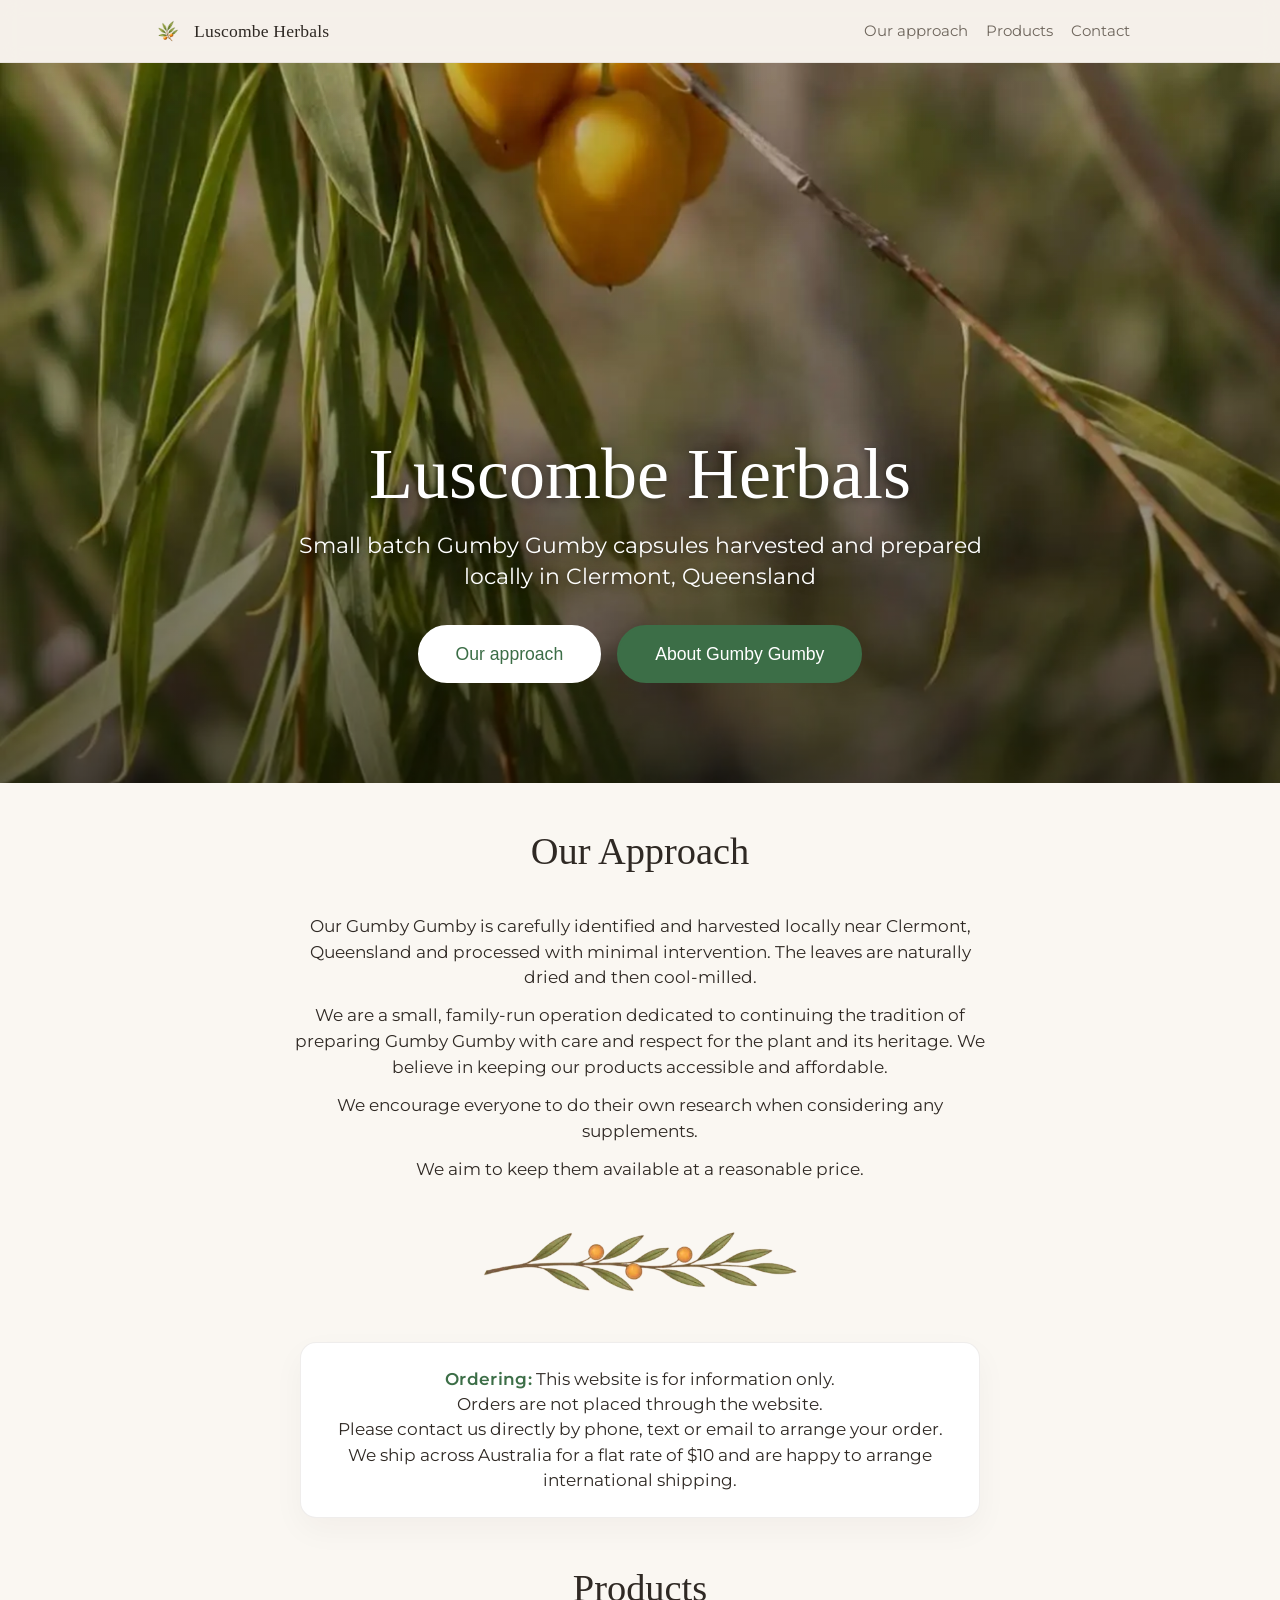
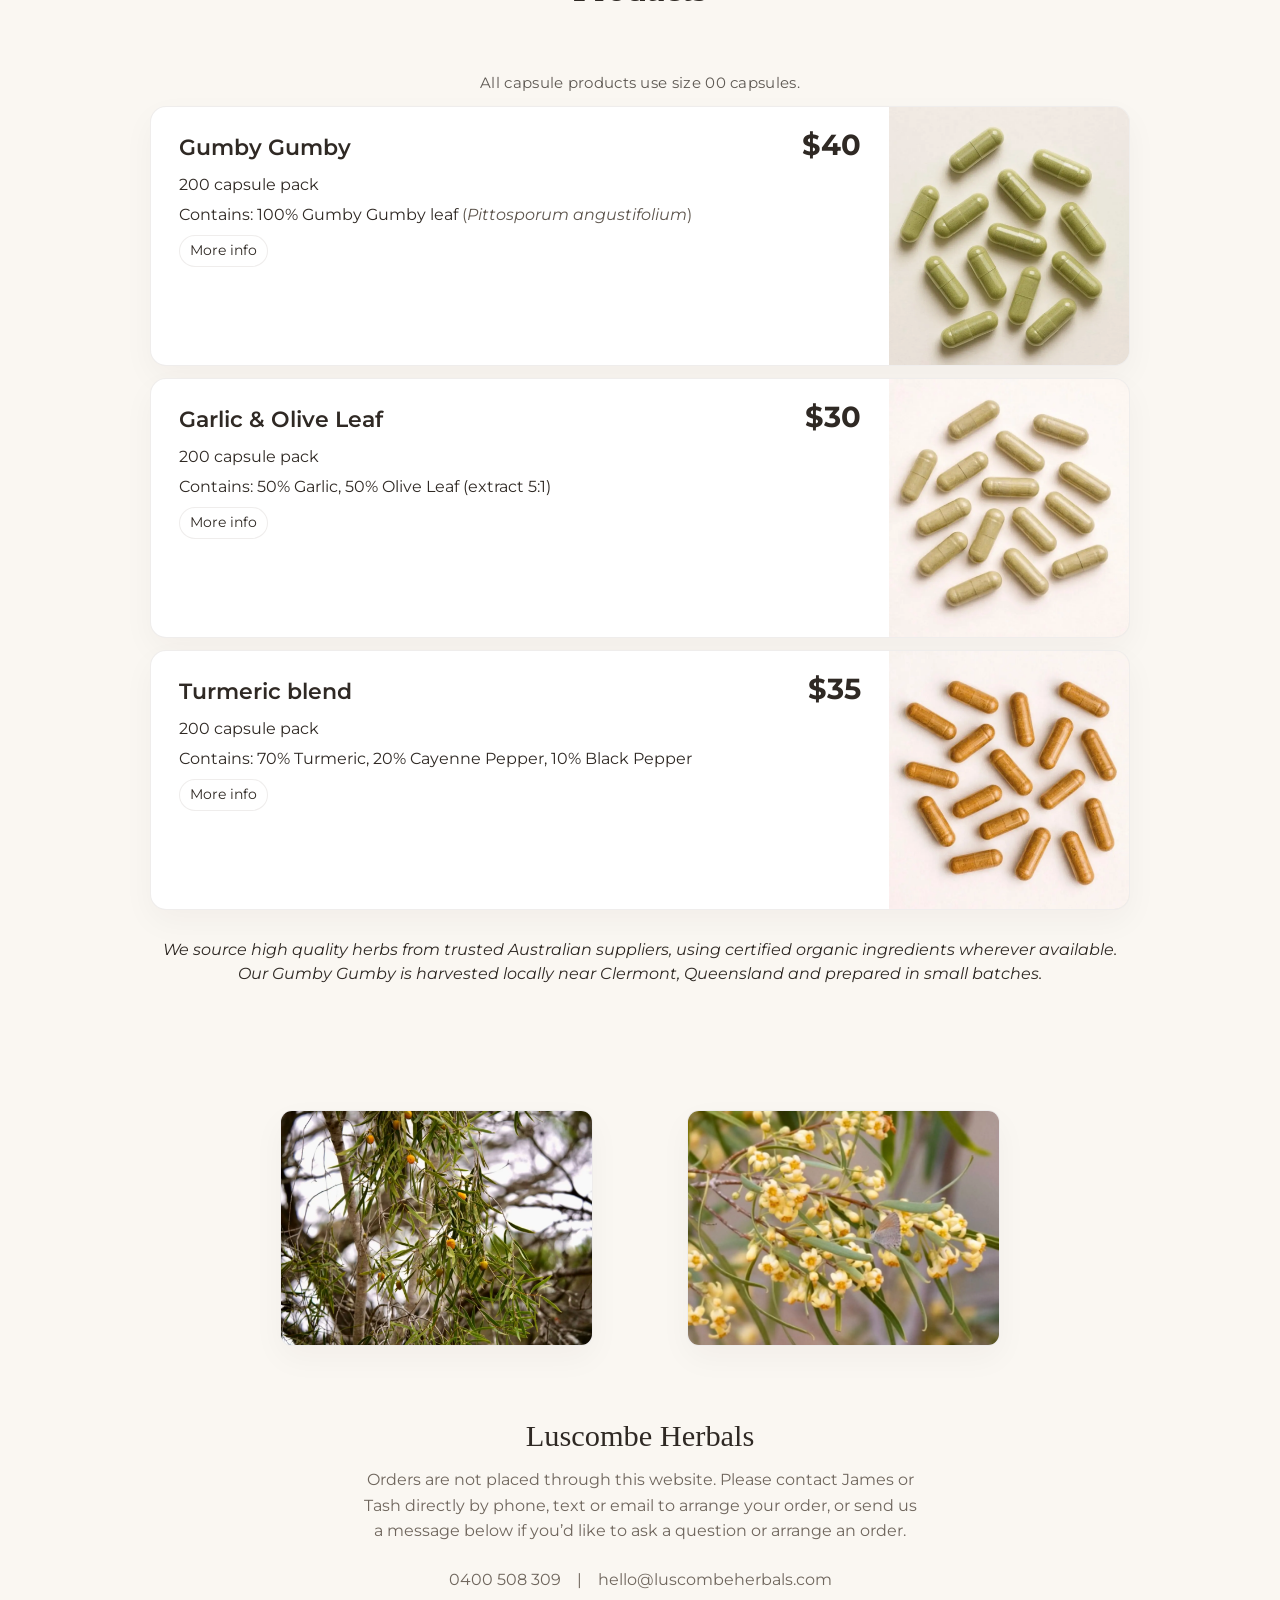
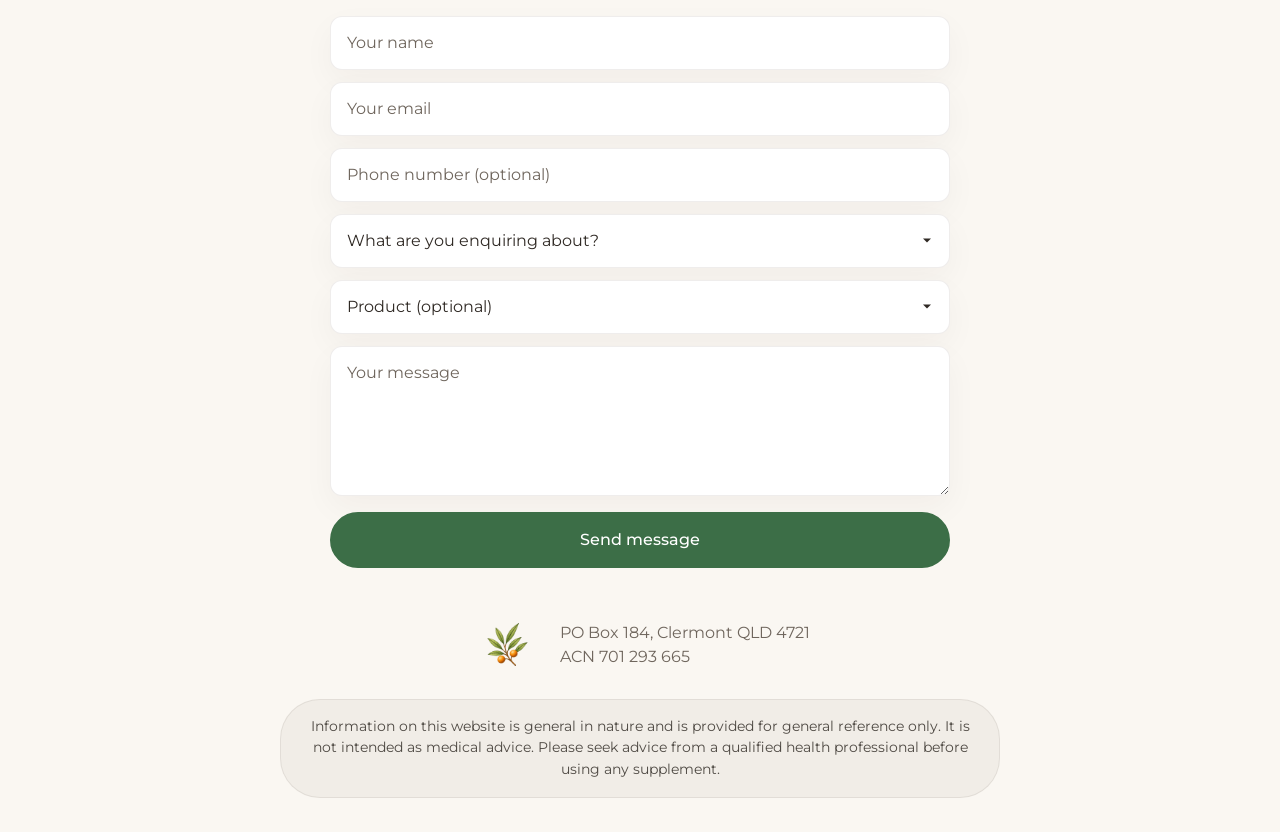
==== commit 47de792e: "ABN -> ACN" ====
--- a/index.html
+++ b/index.html
@@ -415,7 +415,7 @@
       <div class="contact-details">
         <div class="contact-meta">
           PO Box 184, Clermont QLD 4721<br>
-          ABN 72 404 996 357
+          ACN 701 293 665
         </div>
       </div>
     </div>
